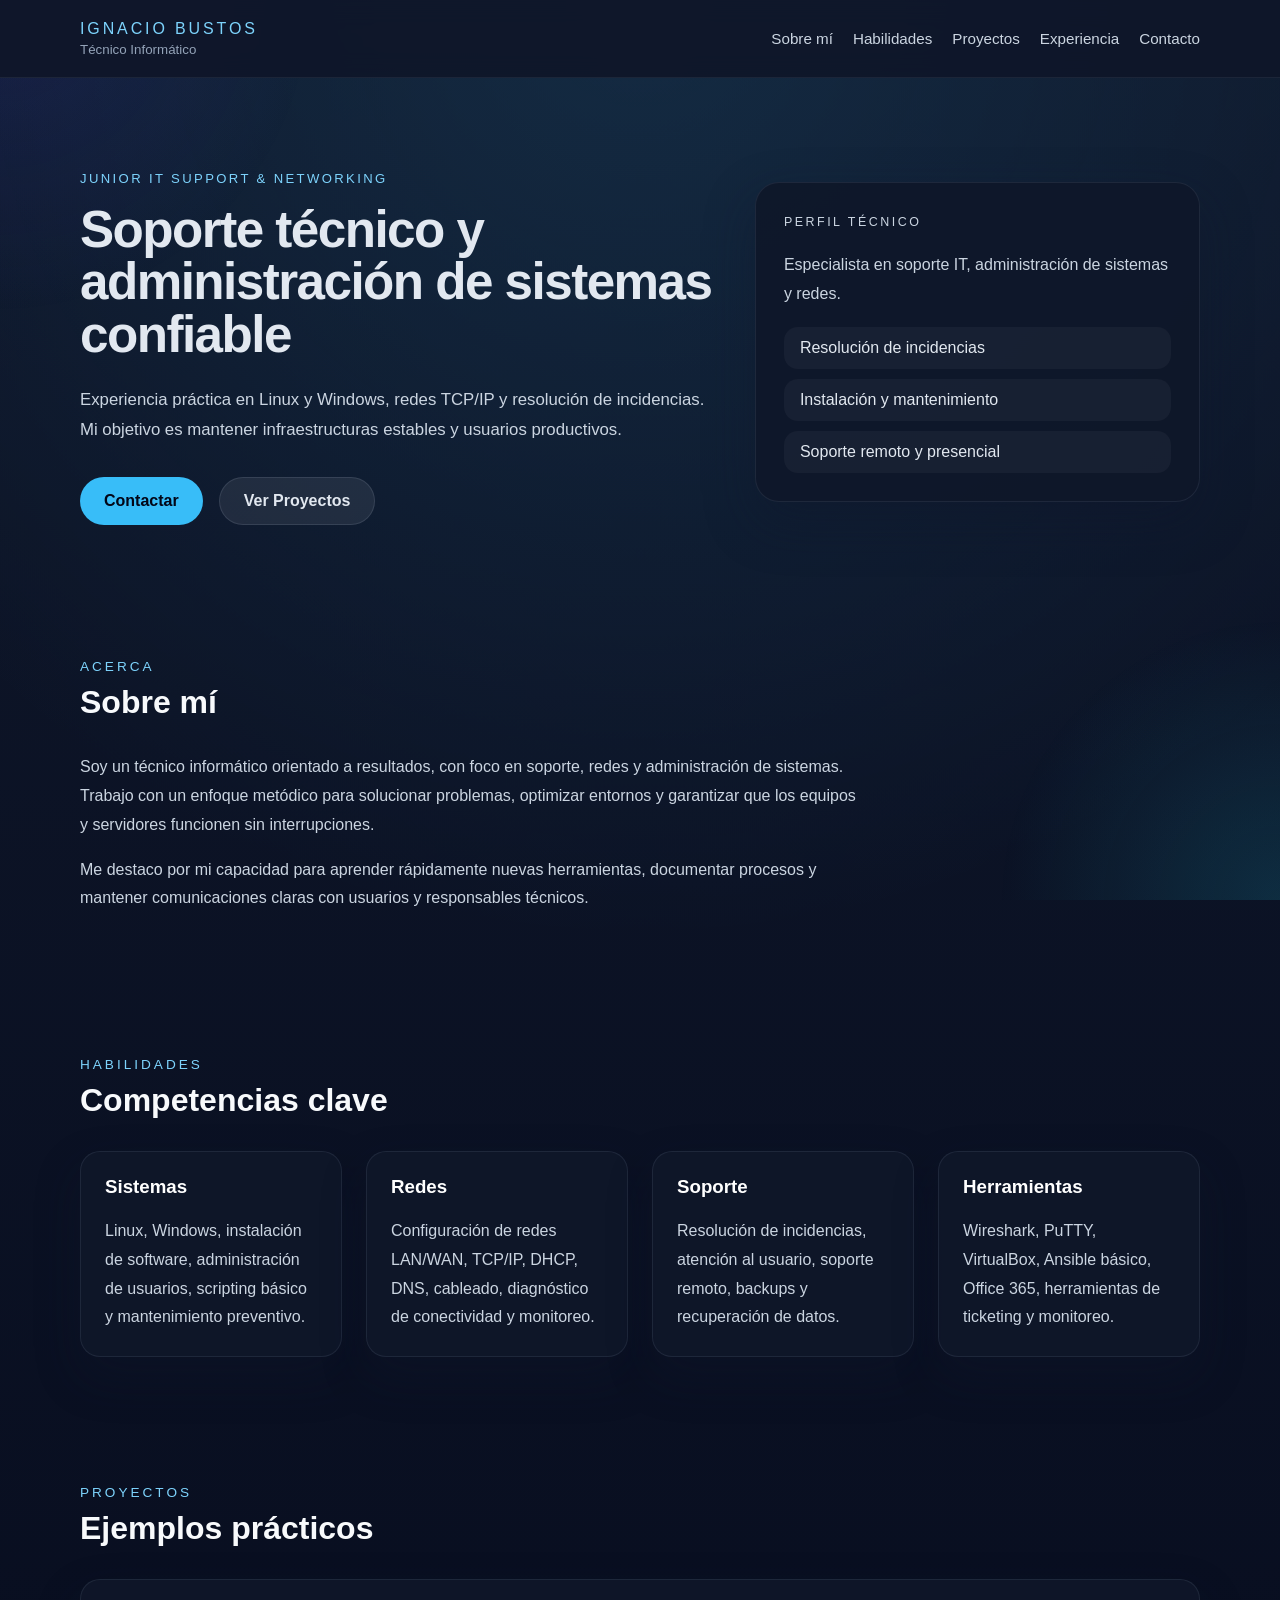
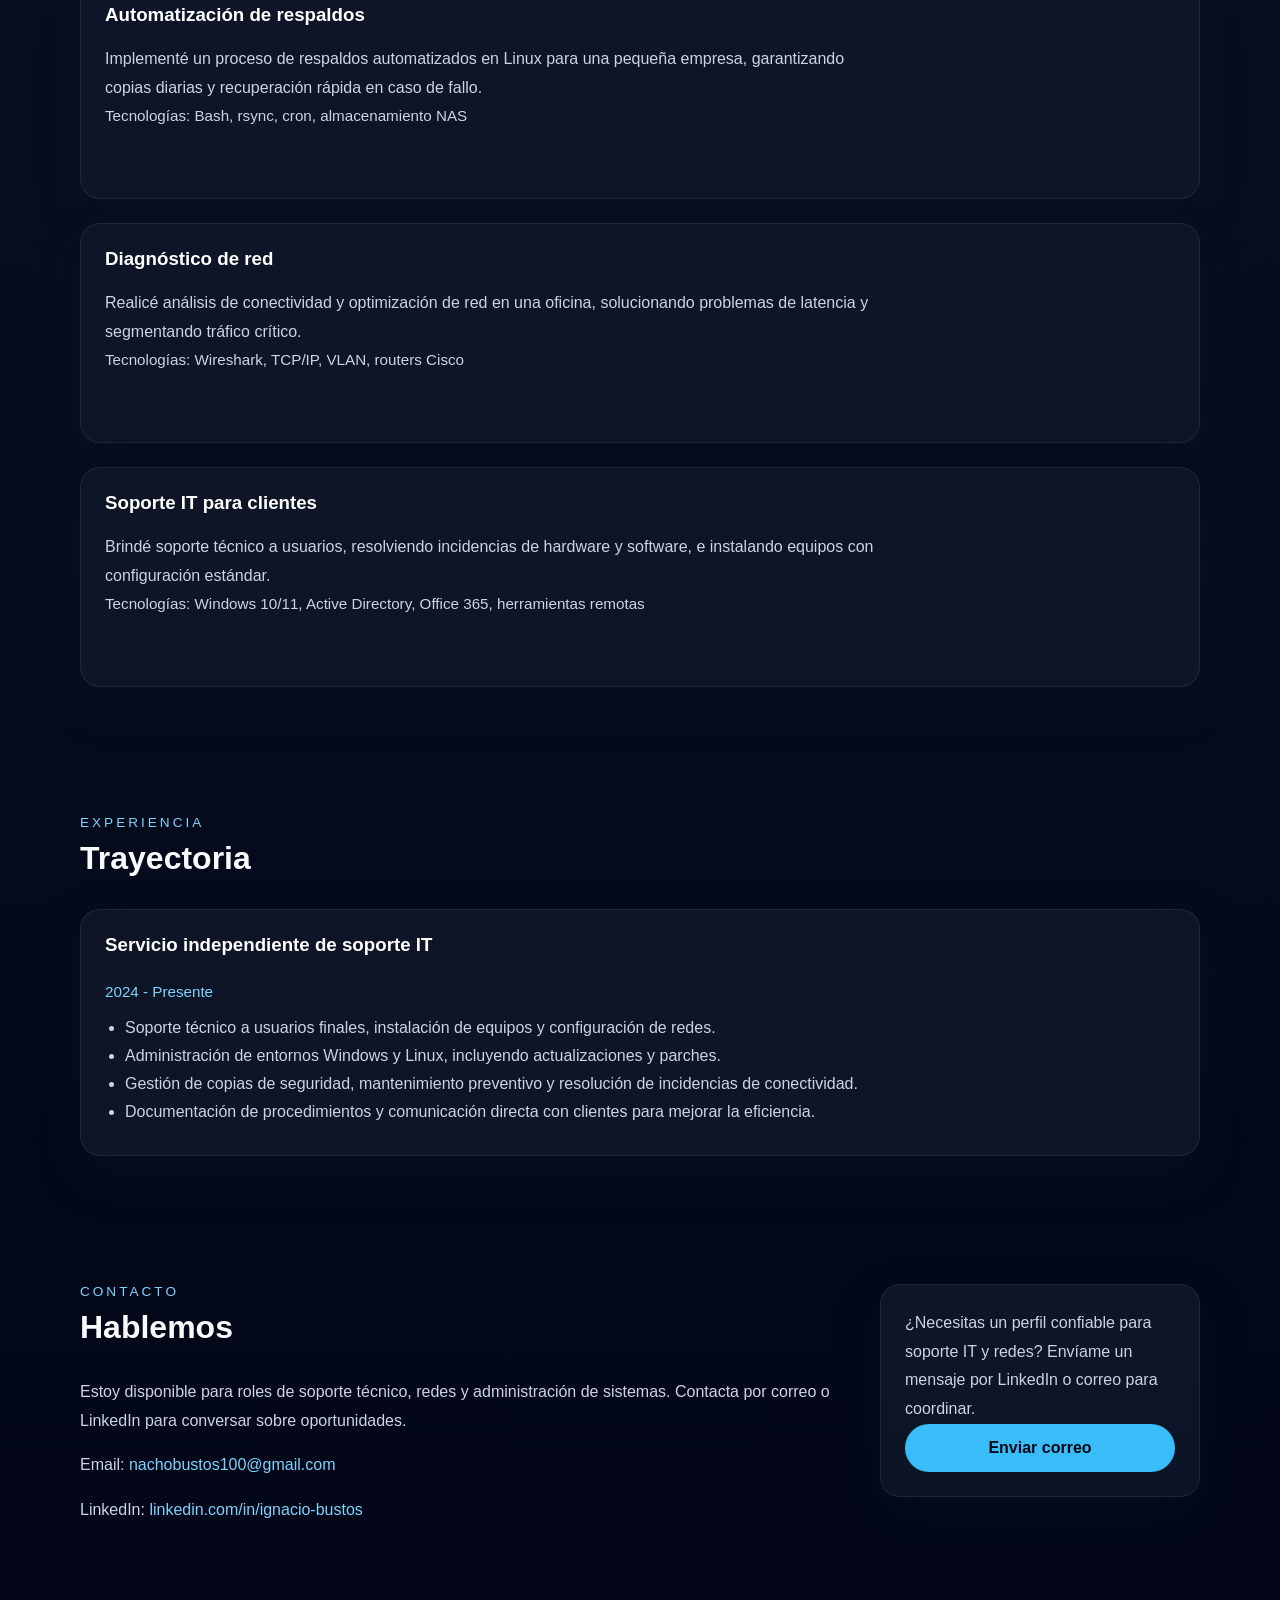
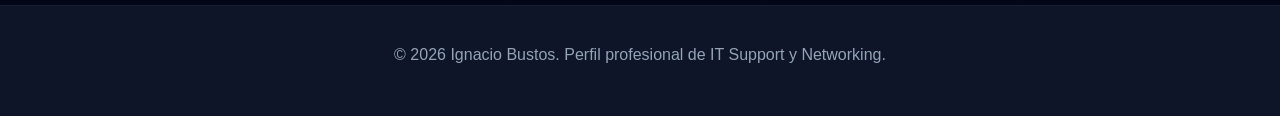
==== index.html @ ab69a51f "version inicial portfolio" ====
<!DOCTYPE html>
<html lang="es">
<head>
  <meta charset="UTF-8">
  <meta name="viewport" content="width=device-width, initial-scale=1.0">
  <title>Ignacio Bustos | Técnico Informático</title>
  <link rel="stylesheet" href="style.css">
</head>
<body>
  <header class="site-header">
    <div class="container header-inner">
      <div class="brand">
        <span class="brand-label">Ignacio Bustos</span>
        <small>Técnico Informático</small>
      </div>
      <nav class="top-nav">
        <a href="#about">Sobre mí</a>
        <a href="#skills">Habilidades</a>
        <a href="#projects">Proyectos</a>
        <a href="#experience">Experiencia</a>
        <a href="#contact">Contacto</a>
      </nav>
    </div>
  </header>

  <main>
    <section class="hero" id="home">
      <div class="container hero-grid">
        <div class="hero-copy reveal">
          <p class="eyebrow">Junior IT Support & Networking</p>
          <h1>Soporte técnico y administración de sistemas confiable</h1>
          <p class="hero-text">Experiencia práctica en Linux y Windows, redes TCP/IP y resolución de incidencias. Mi objetivo es mantener infraestructuras estables y usuarios productivos.</p>
          <div class="hero-actions">
            <a href="#contact" class="button button-primary">Contactar</a>
            <a href="#projects" class="button button-secondary">Ver Proyectos</a>
          </div>
        </div>
        <div class="hero-card reveal">
          <div class="profile-card">
            <p class="profile-role">Perfil técnico</p>
            <p>Especialista en soporte IT, administración de sistemas y redes.</p>
            <ul class="profile-list">
              <li>Resolución de incidencias</li>
              <li>Instalación y mantenimiento</li>
              <li>Soporte remoto y presencial</li>
            </ul>
          </div>
        </div>
      </div>
    </section>

    <section id="about" class="section reveal">
      <div class="container">
        <div class="section-header">
          <span class="section-label">Acerca</span>
          <h2>Sobre mí</h2>
        </div>
        <p>Soy un técnico informático orientado a resultados, con foco en soporte, redes y administración de sistemas. Trabajo con un enfoque metódico para solucionar problemas, optimizar entornos y garantizar que los equipos y servidores funcionen sin interrupciones.</p>
        <p>Me destaco por mi capacidad para aprender rápidamente nuevas herramientas, documentar procesos y mantener comunicaciones claras con usuarios y responsables técnicos.</p>
      </div>
    </section>

    <section id="skills" class="section reveal">
      <div class="container">
        <div class="section-header">
          <span class="section-label">Habilidades</span>
          <h2>Competencias clave</h2>
        </div>
        <div class="skills-grid">
          <div class="skill-card">
            <h3>Sistemas</h3>
            <p>Linux, Windows, instalación de software, administración de usuarios, scripting básico y mantenimiento preventivo.</p>
          </div>
          <div class="skill-card">
            <h3>Redes</h3>
            <p>Configuración de redes LAN/WAN, TCP/IP, DHCP, DNS, cableado, diagnóstico de conectividad y monitoreo.</p>
          </div>
          <div class="skill-card">
            <h3>Soporte</h3>
            <p>Resolución de incidencias, atención al usuario, soporte remoto, backups y recuperación de datos.</p>
          </div>
          <div class="skill-card">
            <h3>Herramientas</h3>
            <p>Wireshark, PuTTY, VirtualBox, Ansible básico, Office 365, herramientas de ticketing y monitoreo.</p>
          </div>
        </div>
      </div>
    </section>

    <section id="projects" class="section reveal">
      <div class="container">
        <div class="section-header">
          <span class="section-label">Proyectos</span>
          <h2>Ejemplos prácticos</h2>
        </div>
        <div class="project-grid">
          <article class="project-card">
            <h3>Automatización de respaldos</h3>
            <p>Implementé un proceso de respaldos automatizados en Linux para una pequeña empresa, garantizando copias diarias y recuperación rápida en caso de fallo.</p>
            <p class="project-tech">Tecnologías: Bash, rsync, cron, almacenamiento NAS</p>
          </article>
          <article class="project-card">
            <h3>Diagnóstico de red</h3>
            <p>Realicé análisis de conectividad y optimización de red en una oficina, solucionando problemas de latencia y segmentando tráfico crítico.</p>
            <p class="project-tech">Tecnologías: Wireshark, TCP/IP, VLAN, routers Cisco</p>
          </article>
          <article class="project-card">
            <h3>Soporte IT para clientes</h3>
            <p>Brindé soporte técnico a usuarios, resolviendo incidencias de hardware y software, e instalando equipos con configuración estándar.</p>
            <p class="project-tech">Tecnologías: Windows 10/11, Active Directory, Office 365, herramientas remotas</p>
          </article>
        </div>
      </div>
    </section>

    <section id="experience" class="section reveal">
      <div class="container">
        <div class="section-header">
          <span class="section-label">Experiencia</span>
          <h2>Trayectoria</h2>
        </div>
        <div class="experience-card">
          <h3>Servicio independiente de soporte IT</h3>
          <span class="experience-meta">2024 - Presente</span>
          <ul>
            <li>Soporte técnico a usuarios finales, instalación de equipos y configuración de redes.</li>
            <li>Administración de entornos Windows y Linux, incluyendo actualizaciones y parches.</li>
            <li>Gestión de copias de seguridad, mantenimiento preventivo y resolución de incidencias de conectividad.</li>
            <li>Documentación de procedimientos y comunicación directa con clientes para mejorar la eficiencia.</li>
          </ul>
        </div>
      </div>
    </section>

    <section id="contact" class="section reveal">
      <div class="container contact-grid">
        <div>
          <div class="section-header">
            <span class="section-label">Contacto</span>
            <h2>Hablemos</h2>
          </div>
          <p>Estoy disponible para roles de soporte técnico, redes y administración de sistemas. Contacta por correo o LinkedIn para conversar sobre oportunidades.</p>
          <p>Email: <a href="mailto:nachobustos100@gmail.com">nachobustos100@gmail.com</a></p>
          <p>LinkedIn: <a href="https://www.linkedin.com/in/ignacio-bustos" target="_blank" rel="noopener">linkedin.com/in/ignacio-bustos</a></p>
        </div>
        <div class="contact-card">
          <p class="contact-note">¿Necesitas un perfil confiable para soporte IT y redes? Envíame un mensaje por LinkedIn o correo para coordinar.</p>
          <a href="mailto:nachobustos100@gmail.com" class="button button-primary">Enviar correo</a>
        </div>
      </div>
    </section>
  </main>

  <footer class="site-footer">
    <div class="container footer-inner">
      <p>&copy; 2026 Ignacio Bustos. Perfil profesional de IT Support y Networking.</p>
    </div>
  </footer>

  <script>
    const observer = new IntersectionObserver((entries) => {
      entries.forEach(entry => {
        if (entry.isIntersecting) {
          entry.target.classList.add('is-visible');
          observer.unobserve(entry.target);
        }
      });
    }, { threshold: 0.12 });

    document.querySelectorAll('.reveal').forEach(element => {
      observer.observe(element);
    });
  </script>
</body>
</html>
---- style.css ----
/* Estilos profesionales para el portafolio IT */

:root {
  color-scheme: dark;
  font-family: Inter, 'Segoe UI', Arial, sans-serif;
  font-size: 16px;
  color: #e2e8f0;
  background: #0f172a;
}

* {
  box-sizing: border-box;
}

html {
  scroll-behavior: smooth;
}

body {
  margin: 0;
  min-height: 100vh;
  background: radial-gradient(circle at top, rgba(56, 189, 248, 0.12), transparent 28%),
              linear-gradient(180deg, #0f172a 0%, #020617 100%);
  color: #e2e8f0;
}

body::before {
  content: '';
  position: fixed;
  inset: 0;
  background: radial-gradient(circle at top left, rgba(67, 56, 202, 0.15), transparent 20%),
              radial-gradient(circle at bottom right, rgba(34, 211, 238, 0.14), transparent 18%);
  pointer-events: none;
}

img {
  max-width: 100%;
  display: block;
}

a {
  color: #7dd3fc;
  text-decoration: none;
}

a:hover {
  text-decoration: underline;
}

.container {
  width: min(1120px, calc(100% - 32px));
  margin: 0 auto;
}

.site-header {
  position: sticky;
  top: 0;
  z-index: 10;
  background: rgba(15, 23, 42, 0.95);
  border-bottom: 1px solid rgba(148, 163, 184, 0.1);
  backdrop-filter: blur(12px);
}

.header-inner {
  display: flex;
  align-items: center;
  justify-content: space-between;
  gap: 24px;
  padding: 20px 0;
}

.brand {
  display: flex;
  flex-direction: column;
  gap: 4px;
}

.brand-label {
  font-size: 1rem;
  letter-spacing: 0.18em;
  text-transform: uppercase;
  color: #7dd3fc;
}

.brand small {
  color: #94a3b8;
}

.top-nav {
  display: flex;
  flex-wrap: wrap;
  gap: 20px;
}

.top-nav a {
  color: #cbd5e1;
  font-size: 0.95rem;
  transition: color 0.2s ease;
}

.top-nav a:hover {
  color: #7dd3fc;
}

.hero {
  padding: 80px 0 70px;
}

.hero-grid {
  display: grid;
  grid-template-columns: 1.3fr 0.9fr;
  gap: 32px;
  align-items: center;
}

.hero-copy {
  max-width: 720px;
}

.eyebrow {
  text-transform: uppercase;
  letter-spacing: 0.18em;
  color: #7dd3fc;
  font-size: 0.82rem;
  margin-bottom: 18px;
}

.hero h1 {
  margin: 0;
  font-size: clamp(2.7rem, 4vw, 4.8rem);
  line-height: 1.02;
  letter-spacing: -0.03em;
}

.hero-text {
  max-width: 680px;
  margin: 24px 0 0;
  font-size: 1.05rem;
  color: #cbd5e1;
  line-height: 1.8;
}

.hero-actions {
  display: flex;
  flex-wrap: wrap;
  gap: 16px;
  margin-top: 32px;
}

.button {
  display: inline-flex;
  align-items: center;
  justify-content: center;
  min-height: 48px;
  padding: 0 24px;
  border-radius: 999px;
  font-weight: 600;
  transition: transform 0.2s ease, background-color 0.2s ease;
}

.button:hover {
  transform: translateY(-1px);
}

.button-primary {
  background: #38bdf8;
  color: #020617;
}

.button-secondary {
  background: rgba(255, 255, 255, 0.08);
  color: #e2e8f0;
  border: 1px solid rgba(148, 163, 184, 0.18);
}

.hero-card {
  display: flex;
  justify-content: flex-end;
}

.profile-card {
  width: 100%;
  min-height: 260px;
  padding: 28px;
  border-radius: 24px;
  background: rgba(15, 23, 42, 0.92);
  border: 1px solid rgba(148, 163, 184, 0.12);
  box-shadow: 0 20px 50px rgba(15, 23, 42, 0.4);
}

.profile-role {
  margin: 0 0 12px;
  text-transform: uppercase;
  letter-spacing: 0.2em;
  font-size: 0.78rem;
  color: #7dd3fc;
}

.profile-card p {
  margin: 0 0 18px;
  color: #cbd5e1;
  line-height: 1.8;
}

.profile-list {
  list-style: none;
  padding: 0;
  margin: 0;
  display: grid;
  gap: 10px;
}

.profile-list li {
  padding: 12px 16px;
  border-radius: 14px;
  background: rgba(255, 255, 255, 0.04);
  color: #e2e8f0;
}

.section {
  padding: 64px 0;
}

.section-header {
  display: grid;
  gap: 10px;
  margin-bottom: 32px;
}

.section-label {
  font-size: 0.85rem;
  text-transform: uppercase;
  letter-spacing: 0.22em;
  color: #7dd3fc;
}

.section h2 {
  margin: 0;
  font-size: clamp(2rem, 2.5vw, 2.8rem);
  color: #f8fafc;
}

.section p {
  max-width: 780px;
  color: #cbd5e1;
  line-height: 1.8;
}

.skills-grid,
.project-grid,
.contact-grid {
  display: grid;
  gap: 24px;
}

.skills-grid {
  grid-template-columns: repeat(auto-fit, minmax(240px, 1fr));
}

.skill-card,
.project-card,
.experience-card,
.contact-card {
  background: rgba(15, 23, 42, 0.88);
  border: 1px solid rgba(148, 163, 184, 0.12);
  border-radius: 20px;
  padding: 24px;
  box-shadow: 0 20px 45px rgba(15, 23, 42, 0.3);
}

.skill-card h3,
.project-card h3,
.experience-card h3 {
  margin-top: 0;
  color: #ffffff;
}

.skill-card p,
.project-card p,
.experience-card p,
.contact-card p {
  margin: 0;
  color: #cbd5e1;
  line-height: 1.8;
}

.project-card {
  min-height: 220px;
}

.project-tech {
  margin-top: 20px;
  color: #94a3b8;
  font-size: 0.95rem;
}

.experience-card ul {
  margin: 18px 0 0;
  padding-left: 20px;
  color: #cbd5e1;
}

.experience-card li {
  margin-bottom: 10px;
}

.experience-meta {
  display: inline-block;
  margin-top: 8px;
  color: #7dd3fc;
  font-size: 0.95rem;
}

.contact-grid {
  grid-template-columns: minmax(250px, 1fr) 320px;
  align-items: start;
}

.contact-card {
  display: flex;
  flex-direction: column;
  justify-content: space-between;
}

.contact-note {
  margin: 0 0 24px;
  color: #cbd5e1;
  line-height: 1.7;
}

.site-footer {
  padding: 24px 0 36px;
  border-top: 1px solid rgba(148, 163, 184, 0.08);
  background: rgba(15, 23, 42, 0.95);
}

.footer-inner {
  display: flex;
  justify-content: center;
  color: #94a3b8;
}

.reveal {
  opacity: 0;
  transform: translateY(24px);
  transition: opacity 0.75s ease, transform 0.75s ease;
}

.reveal.is-visible {
  opacity: 1;
  transform: translateY(0);
}

@media (max-width: 940px) {
  .hero-grid {
    grid-template-columns: 1fr;
  }

  .hero-card {
    justify-content: stretch;
  }

  .contact-grid {
    grid-template-columns: 1fr;
  }
}

@media (max-width: 768px) {
  .header-inner {
    flex-direction: column;
    align-items: flex-start;
  }

  .top-nav {
    gap: 12px;
  }

  .hero {
    padding-top: 56px;
  }

  .hero-actions {
    flex-direction: column;
    align-items: flex-start;
  }

  .section {
    padding: 48px 0;
  }
}

@media (max-width: 560px) {
  .container {
    width: calc(100% - 24px);
  }

  .hero h1 {
    font-size: 2.6rem;
  }
}
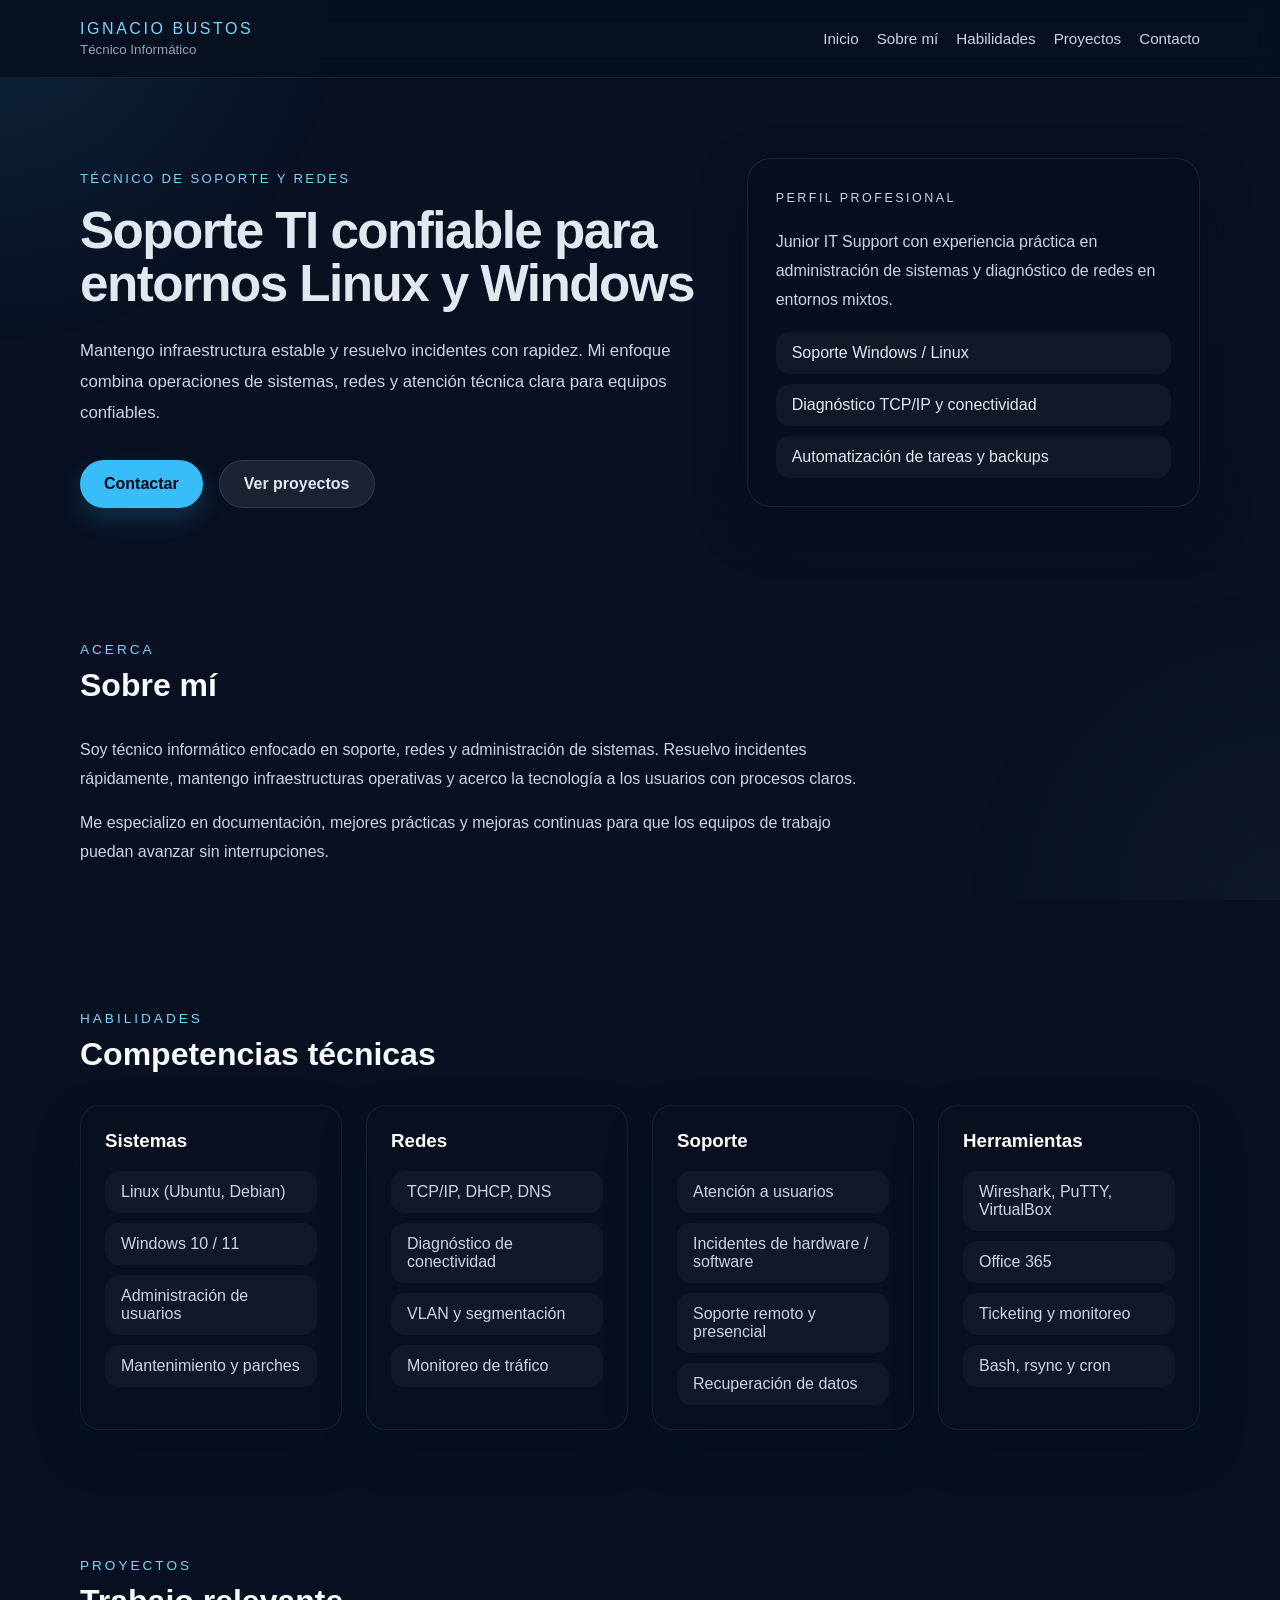
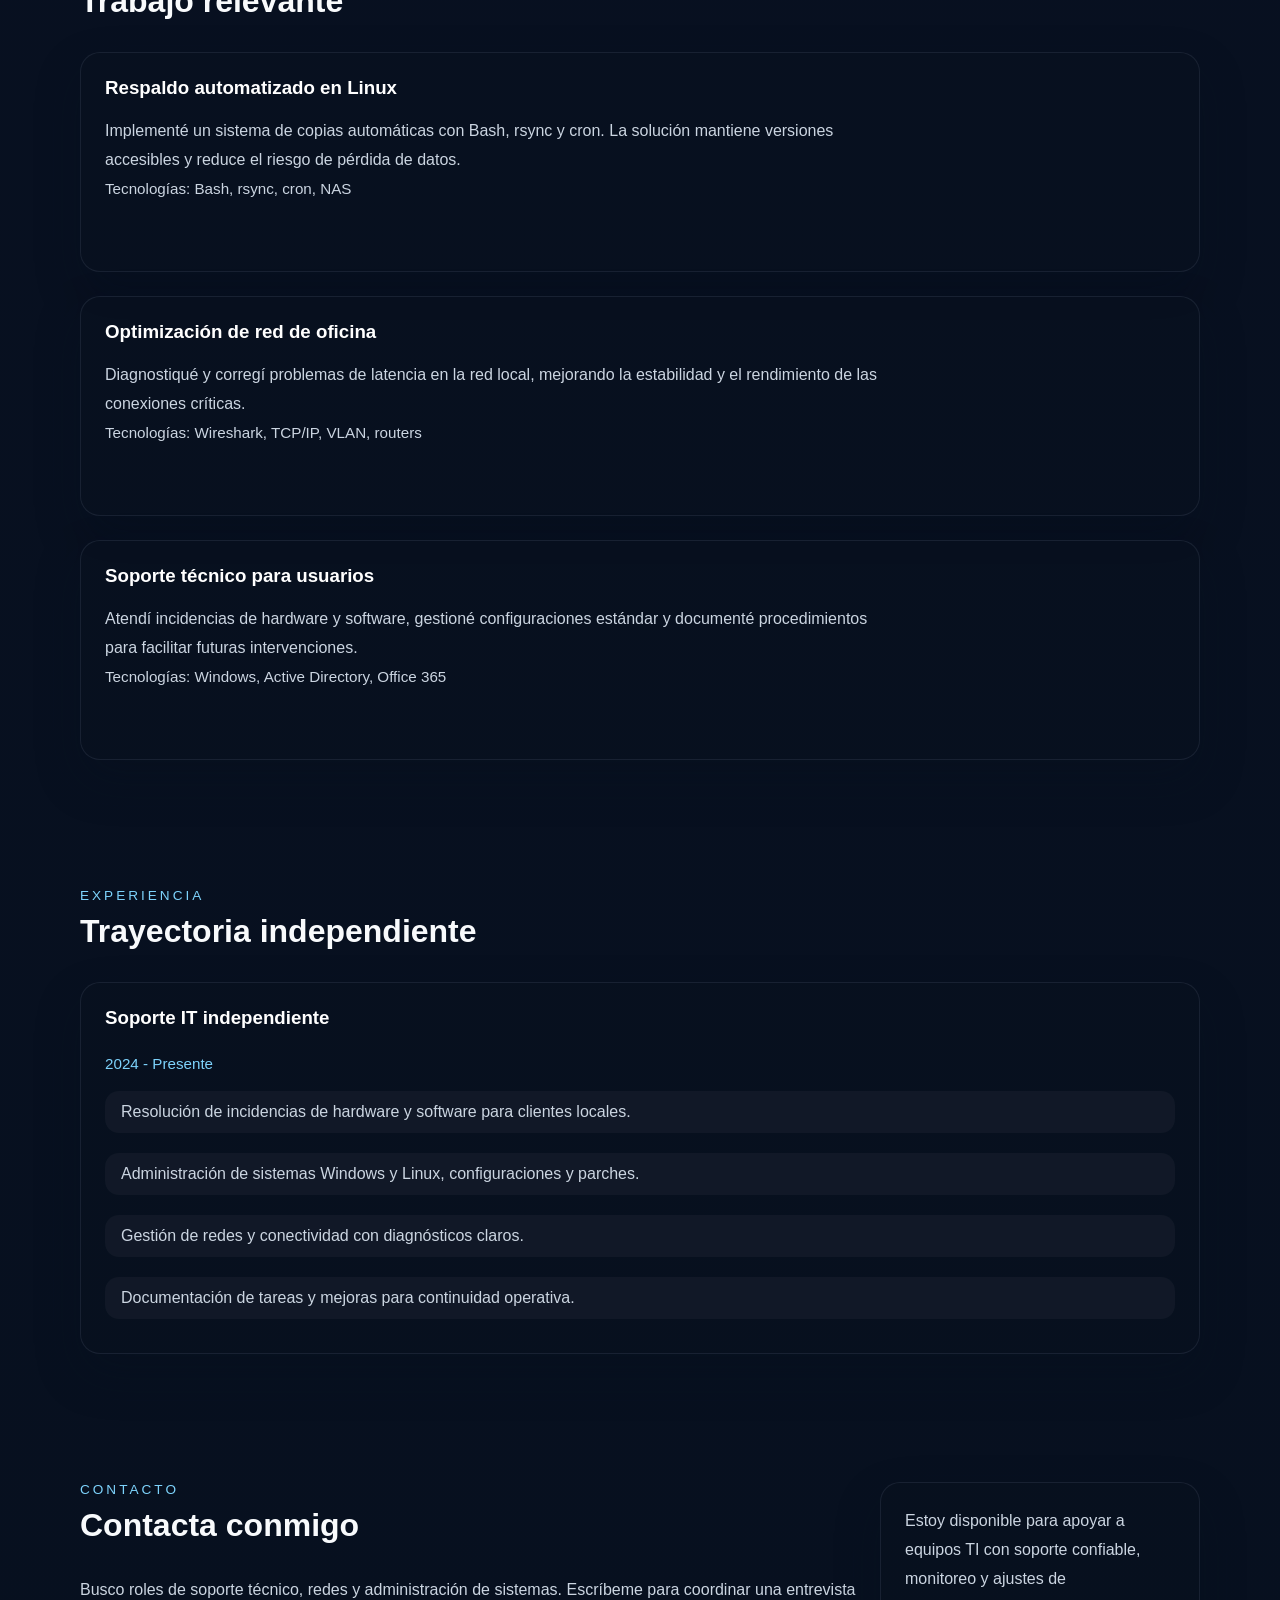
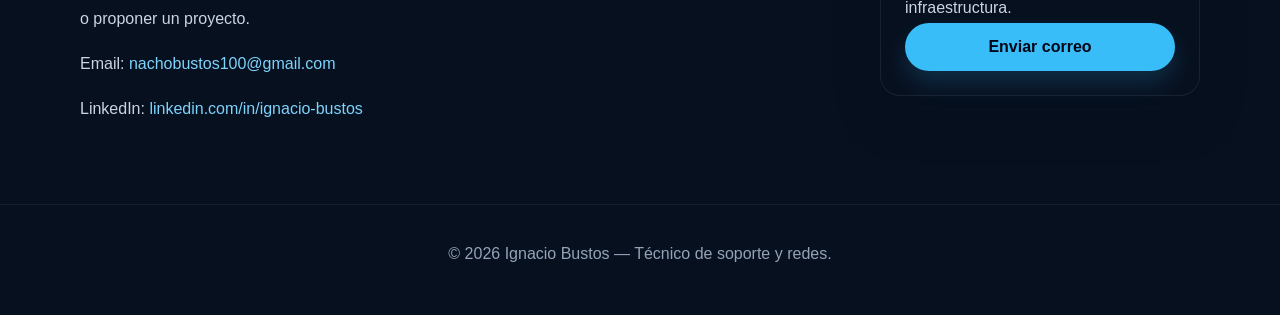
==== commit bc3f3e0d: "Versión inicial portfolio" ====
--- a/index.html
+++ b/index.html
@@ -3,6 +3,7 @@
 <head>
   <meta charset="UTF-8">
   <meta name="viewport" content="width=device-width, initial-scale=1.0">
+  <meta name="description" content="Portafolio profesional de Ignacio Bustos, técnico informático especializado en soporte, redes y administración de sistemas Linux/Windows.">
   <title>Ignacio Bustos | Técnico Informático</title>
   <link rel="stylesheet" href="style.css">
 </head>
@@ -13,11 +14,11 @@
         <span class="brand-label">Ignacio Bustos</span>
         <small>Técnico Informático</small>
       </div>
-      <nav class="top-nav">
+      <nav class="top-nav" aria-label="Navegación principal">
+        <a href="#home">Inicio</a>
         <a href="#about">Sobre mí</a>
         <a href="#skills">Habilidades</a>
         <a href="#projects">Proyectos</a>
-        <a href="#experience">Experiencia</a>
         <a href="#contact">Contacto</a>
       </nav>
     </div>
@@ -27,25 +28,25 @@
     <section class="hero" id="home">
       <div class="container hero-grid">
         <div class="hero-copy reveal">
-          <p class="eyebrow">Junior IT Support & Networking</p>
-          <h1>Soporte técnico y administración de sistemas confiable</h1>
-          <p class="hero-text">Experiencia práctica en Linux y Windows, redes TCP/IP y resolución de incidencias. Mi objetivo es mantener infraestructuras estables y usuarios productivos.</p>
+          <p class="eyebrow">Técnico de soporte y redes</p>
+          <h1>Soporte TI confiable para entornos Linux y Windows</h1>
+          <p class="hero-text">Mantengo infraestructura estable y resuelvo incidentes con rapidez. Mi enfoque combina operaciones de sistemas, redes y atención técnica clara para equipos confiables.</p>
           <div class="hero-actions">
             <a href="#contact" class="button button-primary">Contactar</a>
-            <a href="#projects" class="button button-secondary">Ver Proyectos</a>
+            <a href="#projects" class="button button-secondary">Ver proyectos</a>
           </div>
         </div>
-        <div class="hero-card reveal">
+        <aside class="hero-card reveal">
           <div class="profile-card">
-            <p class="profile-role">Perfil técnico</p>
-            <p>Especialista en soporte IT, administración de sistemas y redes.</p>
+            <p class="profile-role">Perfil profesional</p>
+            <p>Junior IT Support con experiencia práctica en administración de sistemas y diagnóstico de redes en entornos mixtos.</p>
             <ul class="profile-list">
-              <li>Resolución de incidencias</li>
-              <li>Instalación y mantenimiento</li>
-              <li>Soporte remoto y presencial</li>
+              <li>Soporte Windows / Linux</li>
+              <li>Diagnóstico TCP/IP y conectividad</li>
+              <li>Automatización de tareas y backups</li>
             </ul>
           </div>
-        </div>
+        </aside>
       </div>
     </section>
 
@@ -55,8 +56,8 @@
           <span class="section-label">Acerca</span>
           <h2>Sobre mí</h2>
         </div>
-        <p>Soy un técnico informático orientado a resultados, con foco en soporte, redes y administración de sistemas. Trabajo con un enfoque metódico para solucionar problemas, optimizar entornos y garantizar que los equipos y servidores funcionen sin interrupciones.</p>
-        <p>Me destaco por mi capacidad para aprender rápidamente nuevas herramientas, documentar procesos y mantener comunicaciones claras con usuarios y responsables técnicos.</p>
+        <p>Soy técnico informático enfocado en soporte, redes y administración de sistemas. Resuelvo incidentes rápidamente, mantengo infraestructuras operativas y acerco la tecnología a los usuarios con procesos claros.</p>
+        <p>Me especializo en documentación, mejores prácticas y mejoras continuas para que los equipos de trabajo puedan avanzar sin interrupciones.</p>
       </div>
     </section>
 
@@ -64,25 +65,45 @@
       <div class="container">
         <div class="section-header">
           <span class="section-label">Habilidades</span>
-          <h2>Competencias clave</h2>
+          <h2>Competencias técnicas</h2>
         </div>
         <div class="skills-grid">
-          <div class="skill-card">
+          <article class="skill-card">
             <h3>Sistemas</h3>
-            <p>Linux, Windows, instalación de software, administración de usuarios, scripting básico y mantenimiento preventivo.</p>
-          </div>
-          <div class="skill-card">
+            <ul>
+              <li>Linux (Ubuntu, Debian)</li>
+              <li>Windows 10 / 11</li>
+              <li>Administración de usuarios</li>
+              <li>Mantenimiento y parches</li>
+            </ul>
+          </article>
+          <article class="skill-card">
             <h3>Redes</h3>
-            <p>Configuración de redes LAN/WAN, TCP/IP, DHCP, DNS, cableado, diagnóstico de conectividad y monitoreo.</p>
-          </div>
-          <div class="skill-card">
+            <ul>
+              <li>TCP/IP, DHCP, DNS</li>
+              <li>Diagnóstico de conectividad</li>
+              <li>VLAN y segmentación</li>
+              <li>Monitoreo de tráfico</li>
+            </ul>
+          </article>
+          <article class="skill-card">
             <h3>Soporte</h3>
-            <p>Resolución de incidencias, atención al usuario, soporte remoto, backups y recuperación de datos.</p>
-          </div>
-          <div class="skill-card">
+            <ul>
+              <li>Atención a usuarios</li>
+              <li>Incidentes de hardware / software</li>
+              <li>Soporte remoto y presencial</li>
+              <li>Recuperación de datos</li>
+            </ul>
+          </article>
+          <article class="skill-card">
             <h3>Herramientas</h3>
-            <p>Wireshark, PuTTY, VirtualBox, Ansible básico, Office 365, herramientas de ticketing y monitoreo.</p>
-          </div>
+            <ul>
+              <li>Wireshark, PuTTY, VirtualBox</li>
+              <li>Office 365</li>
+              <li>Ticketing y monitoreo</li>
+              <li>Bash, rsync y cron</li>
+            </ul>
+          </article>
         </div>
       </div>
     </section>
@@ -91,23 +112,23 @@
       <div class="container">
         <div class="section-header">
           <span class="section-label">Proyectos</span>
-          <h2>Ejemplos prácticos</h2>
+          <h2>Trabajo relevante</h2>
         </div>
         <div class="project-grid">
           <article class="project-card">
-            <h3>Automatización de respaldos</h3>
-            <p>Implementé un proceso de respaldos automatizados en Linux para una pequeña empresa, garantizando copias diarias y recuperación rápida en caso de fallo.</p>
-            <p class="project-tech">Tecnologías: Bash, rsync, cron, almacenamiento NAS</p>
+            <h3>Respaldo automatizado en Linux</h3>
+            <p>Implementé un sistema de copias automáticas con Bash, rsync y cron. La solución mantiene versiones accesibles y reduce el riesgo de pérdida de datos.</p>
+            <p class="project-tech">Tecnologías: Bash, rsync, cron, NAS</p>
           </article>
           <article class="project-card">
-            <h3>Diagnóstico de red</h3>
-            <p>Realicé análisis de conectividad y optimización de red en una oficina, solucionando problemas de latencia y segmentando tráfico crítico.</p>
-            <p class="project-tech">Tecnologías: Wireshark, TCP/IP, VLAN, routers Cisco</p>
+            <h3>Optimización de red de oficina</h3>
+            <p>Diagnostiqué y corregí problemas de latencia en la red local, mejorando la estabilidad y el rendimiento de las conexiones críticas.</p>
+            <p class="project-tech">Tecnologías: Wireshark, TCP/IP, VLAN, routers</p>
           </article>
           <article class="project-card">
-            <h3>Soporte IT para clientes</h3>
-            <p>Brindé soporte técnico a usuarios, resolviendo incidencias de hardware y software, e instalando equipos con configuración estándar.</p>
-            <p class="project-tech">Tecnologías: Windows 10/11, Active Directory, Office 365, herramientas remotas</p>
+            <h3>Soporte técnico para usuarios</h3>
+            <p>Atendí incidencias de hardware y software, gestioné configuraciones estándar y documenté procedimientos para facilitar futuras intervenciones.</p>
+            <p class="project-tech">Tecnologías: Windows, Active Directory, Office 365</p>
           </article>
         </div>
       </div>
@@ -117,18 +138,18 @@
       <div class="container">
         <div class="section-header">
           <span class="section-label">Experiencia</span>
-          <h2>Trayectoria</h2>
+          <h2>Trayectoria independiente</h2>
         </div>
-        <div class="experience-card">
-          <h3>Servicio independiente de soporte IT</h3>
+        <article class="experience-card">
+          <h3>Soporte IT independiente</h3>
           <span class="experience-meta">2024 - Presente</span>
           <ul>
-            <li>Soporte técnico a usuarios finales, instalación de equipos y configuración de redes.</li>
-            <li>Administración de entornos Windows y Linux, incluyendo actualizaciones y parches.</li>
-            <li>Gestión de copias de seguridad, mantenimiento preventivo y resolución de incidencias de conectividad.</li>
-            <li>Documentación de procedimientos y comunicación directa con clientes para mejorar la eficiencia.</li>
+            <li>Resolución de incidencias de hardware y software para clientes locales.</li>
+            <li>Administración de sistemas Windows y Linux, configuraciones y parches.</li>
+            <li>Gestión de redes y conectividad con diagnósticos claros.</li>
+            <li>Documentación de tareas y mejoras para continuidad operativa.</li>
           </ul>
-        </div>
+        </article>
       </div>
     </section>
 
@@ -137,23 +158,23 @@
         <div>
           <div class="section-header">
             <span class="section-label">Contacto</span>
-            <h2>Hablemos</h2>
+            <h2>Contacta conmigo</h2>
           </div>
-          <p>Estoy disponible para roles de soporte técnico, redes y administración de sistemas. Contacta por correo o LinkedIn para conversar sobre oportunidades.</p>
+          <p>Busco roles de soporte técnico, redes y administración de sistemas. Escríbeme para coordinar una entrevista o proponer un proyecto.</p>
           <p>Email: <a href="mailto:nachobustos100@gmail.com">nachobustos100@gmail.com</a></p>
           <p>LinkedIn: <a href="https://www.linkedin.com/in/ignacio-bustos" target="_blank" rel="noopener">linkedin.com/in/ignacio-bustos</a></p>
         </div>
-        <div class="contact-card">
-          <p class="contact-note">¿Necesitas un perfil confiable para soporte IT y redes? Envíame un mensaje por LinkedIn o correo para coordinar.</p>
+        <aside class="contact-card">
+          <p class="contact-note">Estoy disponible para apoyar a equipos TI con soporte confiable, monitoreo y ajustes de infraestructura.</p>
           <a href="mailto:nachobustos100@gmail.com" class="button button-primary">Enviar correo</a>
-        </div>
+        </aside>
       </div>
     </section>
   </main>
 
   <footer class="site-footer">
     <div class="container footer-inner">
-      <p>&copy; 2026 Ignacio Bustos. Perfil profesional de IT Support y Networking.</p>
+      <p>&copy; 2026 Ignacio Bustos — Técnico de soporte y redes.</p>
     </div>
   </footer>
 
@@ -165,11 +186,9 @@
           observer.unobserve(entry.target);
         }
       });
-    }, { threshold: 0.12 });
+    }, { threshold: 0.15 });
 
-    document.querySelectorAll('.reveal').forEach(element => {
-      observer.observe(element);
-    });
+    document.querySelectorAll('.reveal').forEach(element => observer.observe(element));
   </script>
 </body>
 </html>
--- a/style.css
+++ b/style.css
@@ -5,7 +5,7 @@
   font-family: Inter, 'Segoe UI', Arial, sans-serif;
   font-size: 16px;
   color: #e2e8f0;
-  background: #0f172a;
+  background: #07101f;
 }
 
 * {
@@ -19,8 +19,7 @@
 body {
   margin: 0;
   min-height: 100vh;
-  background: radial-gradient(circle at top, rgba(56, 189, 248, 0.12), transparent 28%),
-              linear-gradient(180deg, #0f172a 0%, #020617 100%);
+  background: linear-gradient(180deg, #081021 0%, #07101f 100%);
   color: #e2e8f0;
 }
 
@@ -28,8 +27,8 @@
   content: '';
   position: fixed;
   inset: 0;
-  background: radial-gradient(circle at top left, rgba(67, 56, 202, 0.15), transparent 20%),
-              radial-gradient(circle at bottom right, rgba(34, 211, 238, 0.14), transparent 18%);
+  background: radial-gradient(circle at top left, rgba(56, 189, 248, 0.12), transparent 22%),
+              radial-gradient(circle at bottom right, rgba(71, 85, 105, 0.12), transparent 20%);
   pointer-events: none;
 }
 
@@ -56,8 +55,8 @@
   position: sticky;
   top: 0;
   z-index: 10;
-  background: rgba(15, 23, 42, 0.95);
-  border-bottom: 1px solid rgba(148, 163, 184, 0.1);
+  background: rgba(7, 16, 31, 0.94);
+  border-bottom: 1px solid rgba(148, 163, 184, 0.12);
   backdrop-filter: blur(12px);
 }
 
@@ -77,7 +76,7 @@
 
 .brand-label {
   font-size: 1rem;
-  letter-spacing: 0.18em;
+  letter-spacing: 0.16em;
   text-transform: uppercase;
   color: #7dd3fc;
 }
@@ -89,7 +88,7 @@
 .top-nav {
   display: flex;
   flex-wrap: wrap;
-  gap: 20px;
+  gap: 18px;
 }
 
 .top-nav a {
@@ -108,7 +107,7 @@
 
 .hero-grid {
   display: grid;
-  grid-template-columns: 1.3fr 0.9fr;
+  grid-template-columns: 1.4fr 1fr;
   gap: 32px;
   align-items: center;
 }
@@ -128,7 +127,7 @@
 .hero h1 {
   margin: 0;
   font-size: clamp(2.7rem, 4vw, 4.8rem);
-  line-height: 1.02;
+  line-height: 1.04;
   letter-spacing: -0.03em;
 }
 
@@ -137,7 +136,7 @@
   margin: 24px 0 0;
   font-size: 1.05rem;
   color: #cbd5e1;
-  line-height: 1.8;
+  line-height: 1.85;
 }
 
 .hero-actions {
@@ -155,7 +154,7 @@
   padding: 0 24px;
   border-radius: 999px;
   font-weight: 600;
-  transition: transform 0.2s ease, background-color 0.2s ease;
+  transition: transform 0.2s ease, background-color 0.2s ease, box-shadow 0.2s ease;
 }
 
 .button:hover {
@@ -165,6 +164,7 @@
 .button-primary {
   background: #38bdf8;
   color: #020617;
+  box-shadow: 0 12px 24px rgba(56, 189, 248, 0.18);
 }
 
 .button-secondary {
@@ -183,9 +183,9 @@
   min-height: 260px;
   padding: 28px;
   border-radius: 24px;
-  background: rgba(15, 23, 42, 0.92);
-  border: 1px solid rgba(148, 163, 184, 0.12);
-  box-shadow: 0 20px 50px rgba(15, 23, 42, 0.4);
+  background: rgba(8, 16, 31, 0.92);
+  border: 1px solid rgba(148, 163, 184, 0.14);
+  box-shadow: 0 20px 50px rgba(7, 16, 31, 0.4);
 }
 
 .profile-role {
@@ -261,11 +261,20 @@
 .project-card,
 .experience-card,
 .contact-card {
-  background: rgba(15, 23, 42, 0.88);
+  background: rgba(8, 16, 31, 0.88);
   border: 1px solid rgba(148, 163, 184, 0.12);
   border-radius: 20px;
   padding: 24px;
-  box-shadow: 0 20px 45px rgba(15, 23, 42, 0.3);
+  box-shadow: 0 20px 45px rgba(7, 16, 31, 0.3);
+  transition: transform 0.25s ease, border-color 0.25s ease;
+}
+
+.skill-card:hover,
+.project-card:hover,
+.experience-card:hover,
+.contact-card:hover {
+  transform: translateY(-4px);
+  border-color: rgba(56, 189, 248, 0.3);
 }
 
 .skill-card h3,
@@ -275,7 +284,23 @@
   color: #ffffff;
 }
 
-.skill-card p,
+.skill-card ul,
+.experience-card ul {
+  margin: 18px 0 0;
+  padding: 0;
+  list-style: none;
+  display: grid;
+  gap: 10px;
+}
+
+.skill-card ul li,
+.experience-card li {
+  padding: 12px 16px;
+  border-radius: 14px;
+  background: rgba(255, 255, 255, 0.04);
+  color: #cbd5e1;
+}
+
 .project-card p,
 .experience-card p,
 .contact-card p {
@@ -296,8 +321,7 @@
 
 .experience-card ul {
   margin: 18px 0 0;
-  padding-left: 20px;
-  color: #cbd5e1;
+  padding-left: 0;
 }
 
 .experience-card li {
@@ -331,7 +355,7 @@
 .site-footer {
   padding: 24px 0 36px;
   border-top: 1px solid rgba(148, 163, 184, 0.08);
-  background: rgba(15, 23, 42, 0.95);
+  background: rgba(7, 16, 31, 0.95);
 }
 
 .footer-inner {
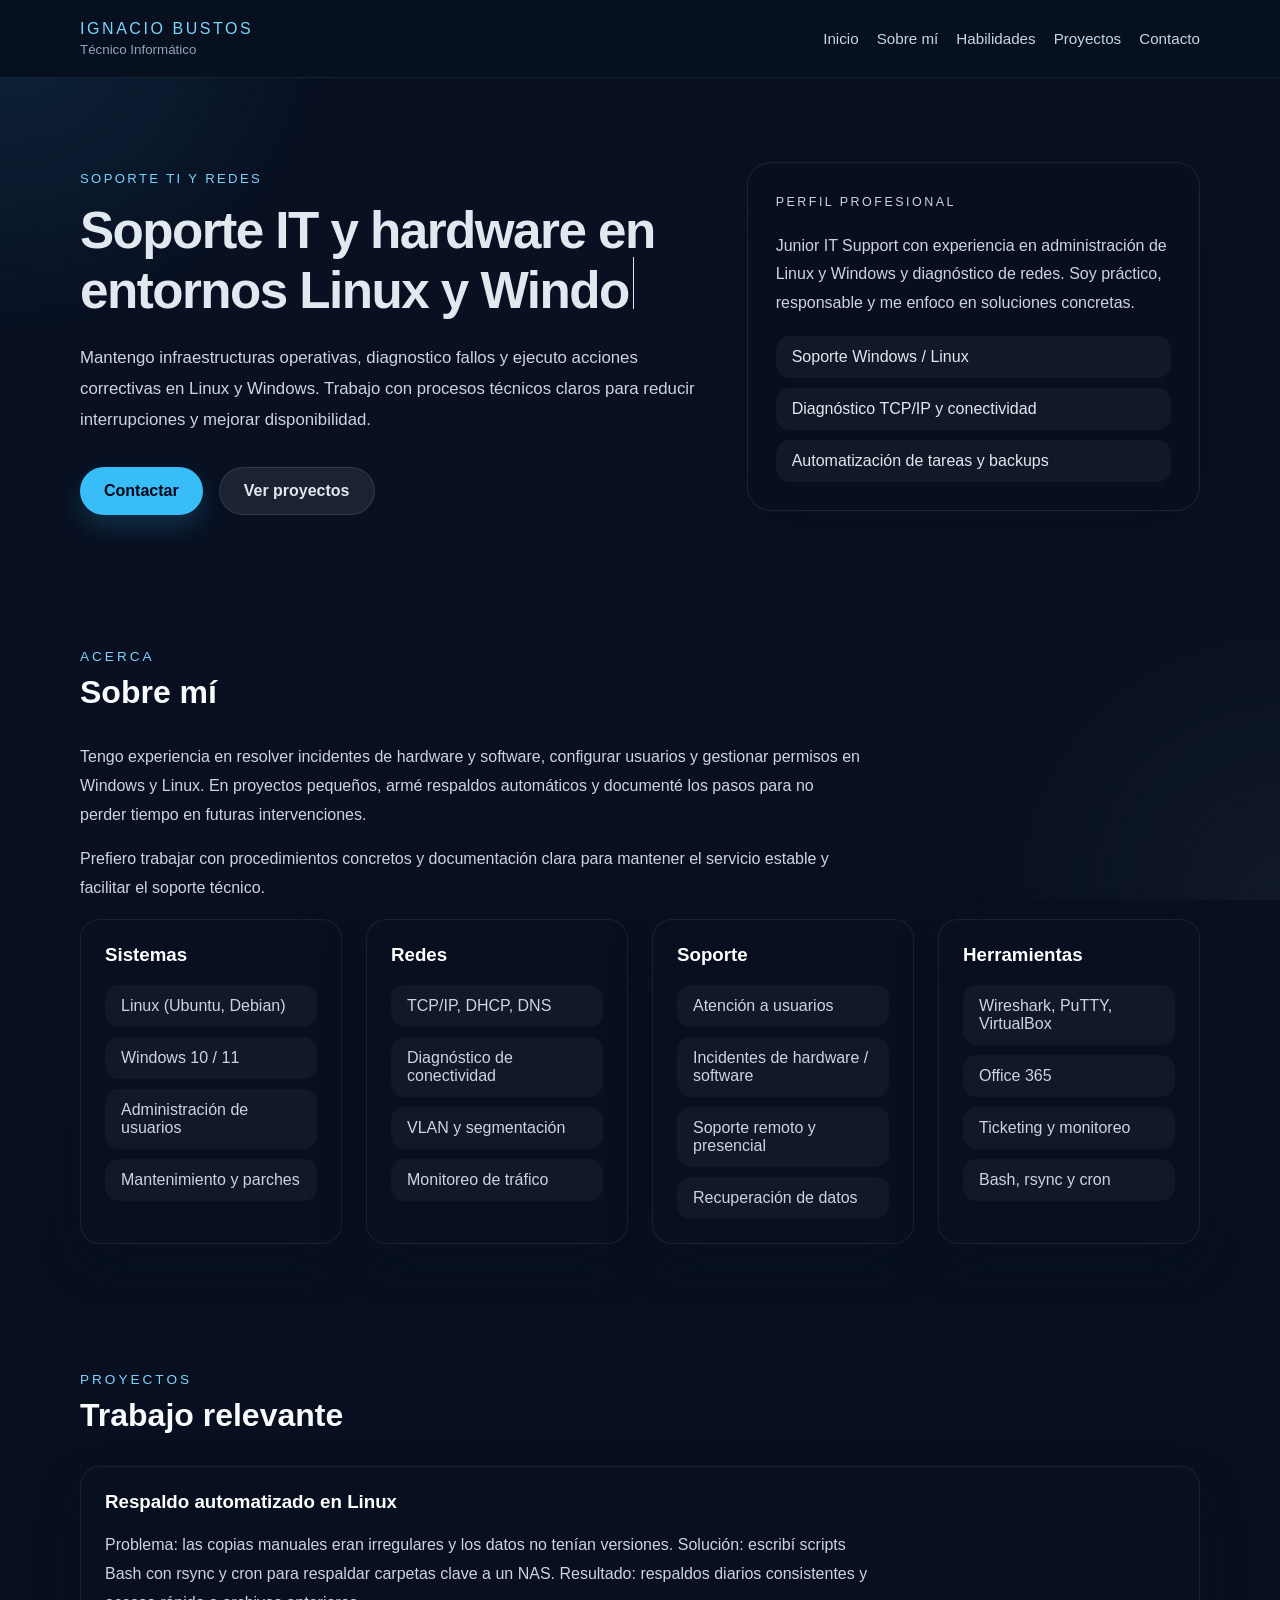
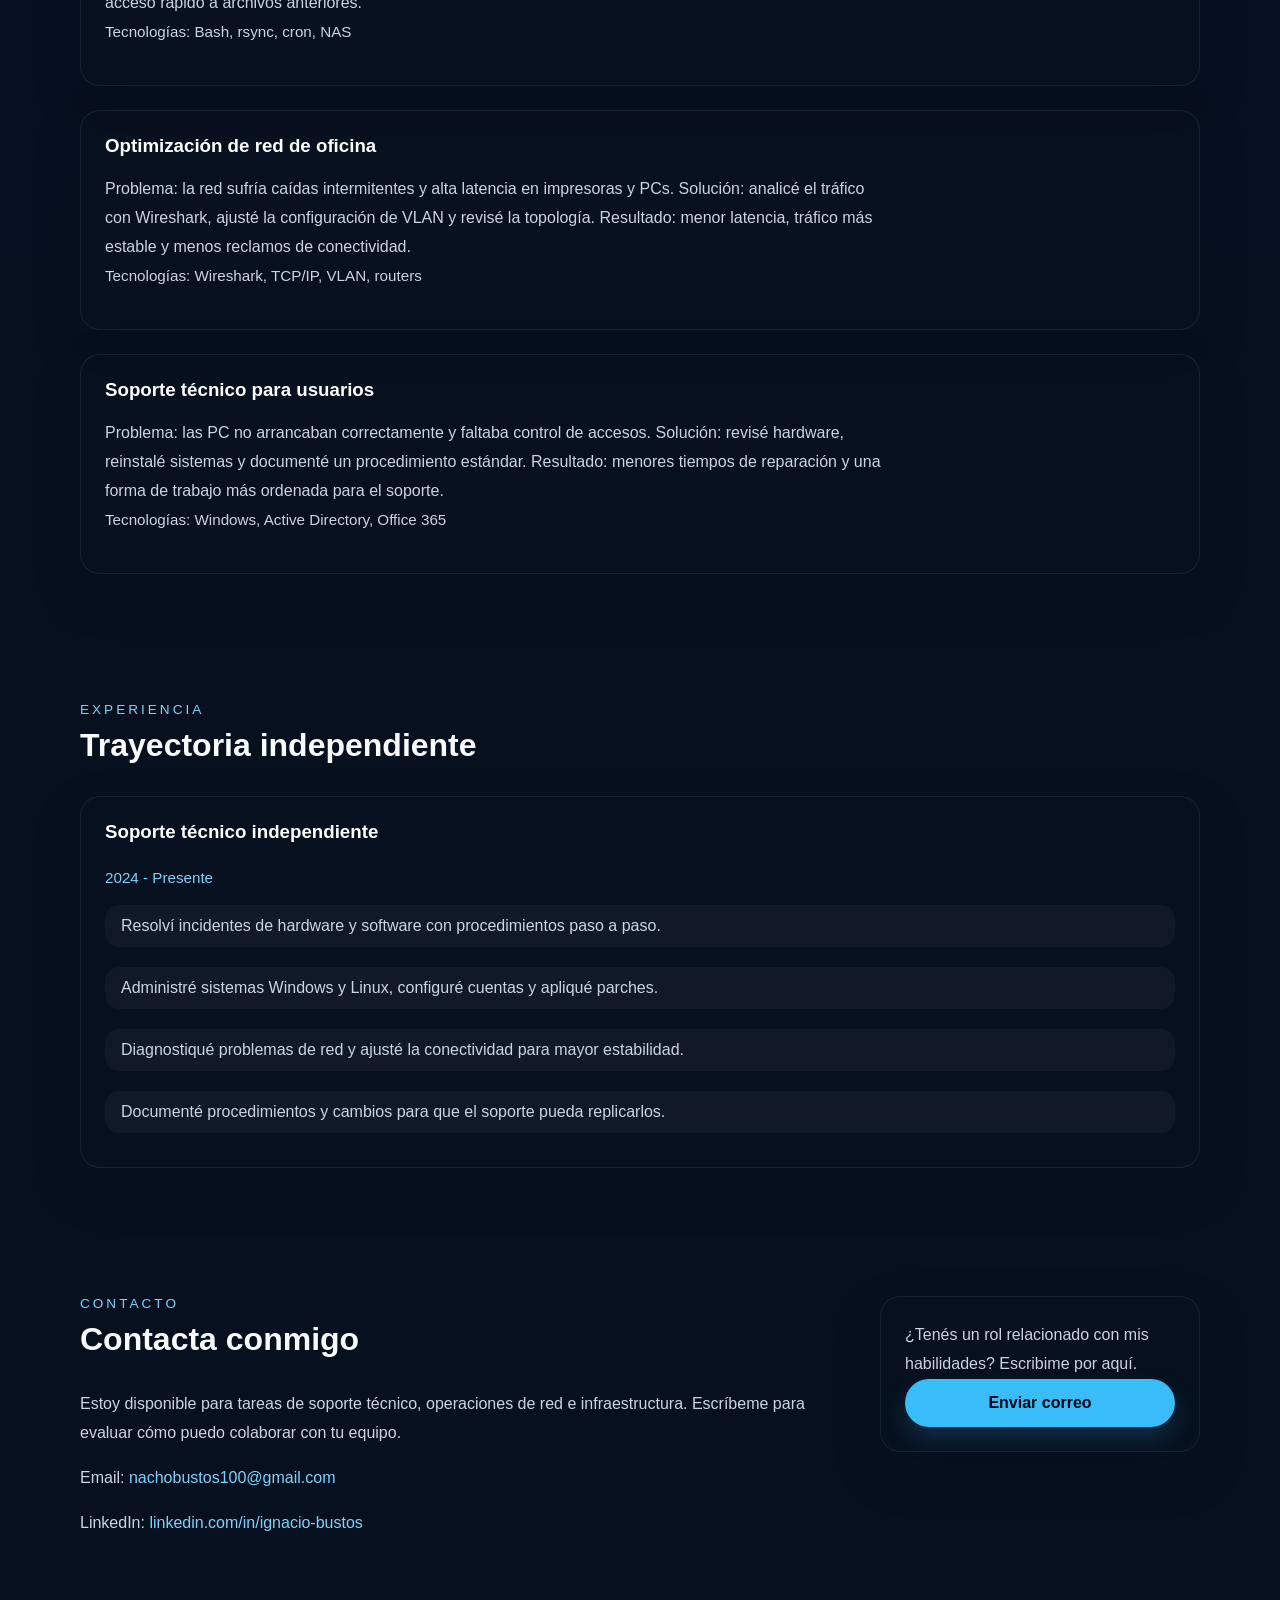
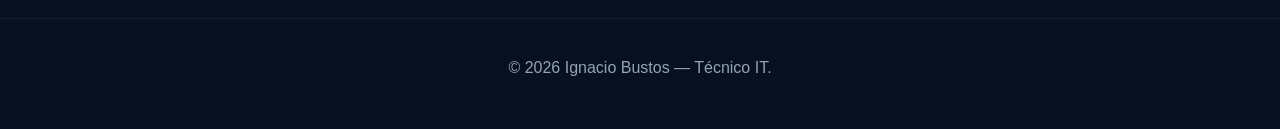
==== commit 1aab6f55: "fix footer texto" ====
--- a/index.html
+++ b/index.html
@@ -6,6 +6,22 @@
   <meta name="description" content="Portafolio profesional de Ignacio Bustos, técnico informático especializado en soporte, redes y administración de sistemas Linux/Windows.">
   <title>Ignacio Bustos | Técnico Informático</title>
   <link rel="stylesheet" href="style.css">
+  <style>
+    .hero-copy h1 { opacity: 1; }
+    .typing-cursor::after {
+      content: '';
+      display: inline-block;
+      width: 1px;
+      height: 1em;
+      margin-left: 4px;
+      background: currentColor;
+      animation: blinkCursor 1s step-end infinite;
+    }
+    @keyframes blinkCursor {
+      from, to { opacity: 0; }
+      50% { opacity: 1; }
+    }
+  </style>
 </head>
 <body>
   <header class="site-header">
@@ -28,9 +44,9 @@
     <section class="hero" id="home">
       <div class="container hero-grid">
         <div class="hero-copy reveal">
-          <p class="eyebrow">Técnico de soporte y redes</p>
-          <h1>Soporte TI confiable para entornos Linux y Windows</h1>
-          <p class="hero-text">Mantengo infraestructura estable y resuelvo incidentes con rapidez. Mi enfoque combina operaciones de sistemas, redes y atención técnica clara para equipos confiables.</p>
+          <p class="eyebrow">Soporte TI y redes</p>
+          <h1>Soporte IT y hardware en entornos Linux y Windows.</h1>
+          <p class="hero-text">Mantengo infraestructuras operativas, diagnostico fallos y ejecuto acciones correctivas en Linux y Windows. Trabajo con procesos técnicos claros para reducir interrupciones y mejorar disponibilidad.</p>
           <div class="hero-actions">
             <a href="#contact" class="button button-primary">Contactar</a>
             <a href="#projects" class="button button-secondary">Ver proyectos</a>
@@ -39,7 +55,7 @@
         <aside class="hero-card reveal">
           <div class="profile-card">
             <p class="profile-role">Perfil profesional</p>
-            <p>Junior IT Support con experiencia práctica en administración de sistemas y diagnóstico de redes en entornos mixtos.</p>
+            <p>Junior IT Support con experiencia en administración de Linux y Windows y diagnóstico de redes. Soy práctico, responsable y me enfoco en soluciones concretas.</p>
             <ul class="profile-list">
               <li>Soporte Windows / Linux</li>
               <li>Diagnóstico TCP/IP y conectividad</li>
@@ -56,17 +72,8 @@
           <span class="section-label">Acerca</span>
           <h2>Sobre mí</h2>
         </div>
-        <p>Soy técnico informático enfocado en soporte, redes y administración de sistemas. Resuelvo incidentes rápidamente, mantengo infraestructuras operativas y acerco la tecnología a los usuarios con procesos claros.</p>
-        <p>Me especializo en documentación, mejores prácticas y mejoras continuas para que los equipos de trabajo puedan avanzar sin interrupciones.</p>
-      </div>
-    </section>
-
-    <section id="skills" class="section reveal">
-      <div class="container">
-        <div class="section-header">
-          <span class="section-label">Habilidades</span>
-          <h2>Competencias técnicas</h2>
-        </div>
+        <p>Tengo experiencia en resolver incidentes de hardware y software, configurar usuarios y gestionar permisos en Windows y Linux. En proyectos pequeños, armé respaldos automáticos y documenté los pasos para no perder tiempo en futuras intervenciones.</p>
+        <p>Prefiero trabajar con procedimientos concretos y documentación clara para mantener el servicio estable y facilitar el soporte técnico.</p>
         <div class="skills-grid">
           <article class="skill-card">
             <h3>Sistemas</h3>
@@ -117,17 +124,17 @@
         <div class="project-grid">
           <article class="project-card">
             <h3>Respaldo automatizado en Linux</h3>
-            <p>Implementé un sistema de copias automáticas con Bash, rsync y cron. La solución mantiene versiones accesibles y reduce el riesgo de pérdida de datos.</p>
+            <p>Problema: las copias manuales eran irregulares y los datos no tenían versiones. Solución: escribí scripts Bash con rsync y cron para respaldar carpetas clave a un NAS. Resultado: respaldos diarios consistentes y acceso rápido a archivos anteriores.</p>
             <p class="project-tech">Tecnologías: Bash, rsync, cron, NAS</p>
           </article>
           <article class="project-card">
             <h3>Optimización de red de oficina</h3>
-            <p>Diagnostiqué y corregí problemas de latencia en la red local, mejorando la estabilidad y el rendimiento de las conexiones críticas.</p>
+            <p>Problema: la red sufría caídas intermitentes y alta latencia en impresoras y PCs. Solución: analicé el tráfico con Wireshark, ajusté la configuración de VLAN y revisé la topología. Resultado: menor latencia, tráfico más estable y menos reclamos de conectividad.</p>
             <p class="project-tech">Tecnologías: Wireshark, TCP/IP, VLAN, routers</p>
           </article>
           <article class="project-card">
             <h3>Soporte técnico para usuarios</h3>
-            <p>Atendí incidencias de hardware y software, gestioné configuraciones estándar y documenté procedimientos para facilitar futuras intervenciones.</p>
+            <p>Problema: las PC no arrancaban correctamente y faltaba control de accesos. Solución: revisé hardware, reinstalé sistemas y documenté un procedimiento estándar. Resultado: menores tiempos de reparación y una forma de trabajo más ordenada para el soporte.</p>
             <p class="project-tech">Tecnologías: Windows, Active Directory, Office 365</p>
           </article>
         </div>
@@ -141,13 +148,13 @@
           <h2>Trayectoria independiente</h2>
         </div>
         <article class="experience-card">
-          <h3>Soporte IT independiente</h3>
+          <h3>Soporte técnico independiente</h3>
           <span class="experience-meta">2024 - Presente</span>
           <ul>
-            <li>Resolución de incidencias de hardware y software para clientes locales.</li>
-            <li>Administración de sistemas Windows y Linux, configuraciones y parches.</li>
-            <li>Gestión de redes y conectividad con diagnósticos claros.</li>
-            <li>Documentación de tareas y mejoras para continuidad operativa.</li>
+            <li>Resolví incidentes de hardware y software con procedimientos paso a paso.</li>
+            <li>Administré sistemas Windows y Linux, configuré cuentas y apliqué parches.</li>
+            <li>Diagnostiqué problemas de red y ajusté la conectividad para mayor estabilidad.</li>
+            <li>Documenté procedimientos y cambios para que el soporte pueda replicarlos.</li>
           </ul>
         </article>
       </div>
@@ -160,12 +167,12 @@
             <span class="section-label">Contacto</span>
             <h2>Contacta conmigo</h2>
           </div>
-          <p>Busco roles de soporte técnico, redes y administración de sistemas. Escríbeme para coordinar una entrevista o proponer un proyecto.</p>
+          <p>Estoy disponible para tareas de soporte técnico, operaciones de red e infraestructura. Escríbeme para evaluar cómo puedo colaborar con tu equipo.</p>
           <p>Email: <a href="mailto:nachobustos100@gmail.com">nachobustos100@gmail.com</a></p>
-          <p>LinkedIn: <a href="https://www.linkedin.com/in/ignacio-bustos" target="_blank" rel="noopener">linkedin.com/in/ignacio-bustos</a></p>
+          <p>LinkedIn: <a href="https://www.linkedin.com/in/ignacio-bustos-80697b356/" target="_blank" rel="noopener">linkedin.com/in/ignacio-bustos</a></p>
         </div>
         <aside class="contact-card">
-          <p class="contact-note">Estoy disponible para apoyar a equipos TI con soporte confiable, monitoreo y ajustes de infraestructura.</p>
+          <p class="contact-note">¿Tenés un rol relacionado con mis habilidades? Escribime por aquí.</p>
           <a href="mailto:nachobustos100@gmail.com" class="button button-primary">Enviar correo</a>
         </aside>
       </div>
@@ -174,7 +181,7 @@
 
   <footer class="site-footer">
     <div class="container footer-inner">
-      <p>&copy; 2026 Ignacio Bustos — Técnico de soporte y redes.</p>
+      <p>&copy; 2026 Ignacio Bustos — Técnico IT.</p>
     </div>
   </footer>
 
@@ -189,6 +196,20 @@
     }, { threshold: 0.15 });
 
     document.querySelectorAll('.reveal').forEach(element => observer.observe(element));
+
+    const heroTitle = document.querySelector('.hero-copy h1');
+    const titleText = heroTitle.textContent;
+    heroTitle.textContent = '';
+    heroTitle.classList.add('typing-cursor');
+    const typingDelay = Math.min(30, 1500 / titleText.length);
+    titleText.split('').forEach((char, index) => {
+      setTimeout(() => {
+        heroTitle.textContent += char;
+        if (index === titleText.length - 1) {
+          heroTitle.classList.remove('typing-cursor');
+        }
+      }, typingDelay * index);
+    });
   </script>
 </body>
 </html>
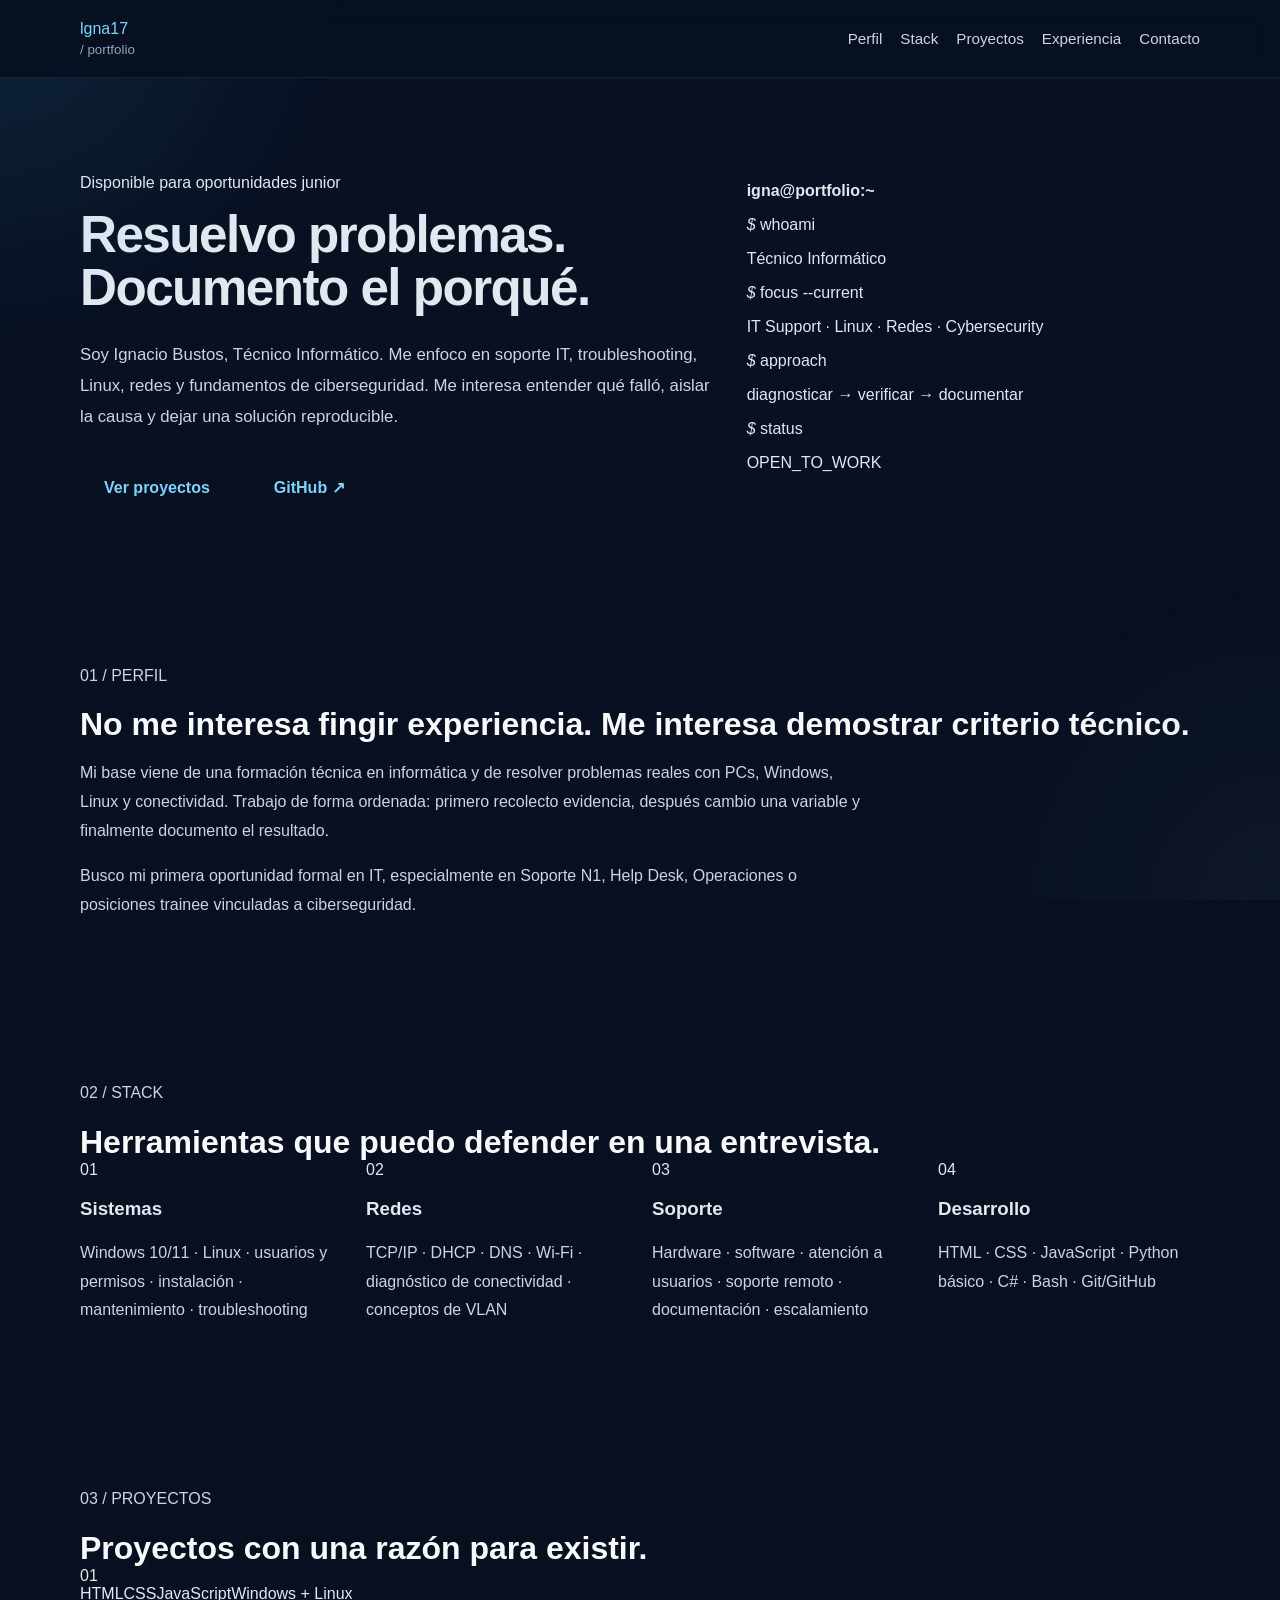
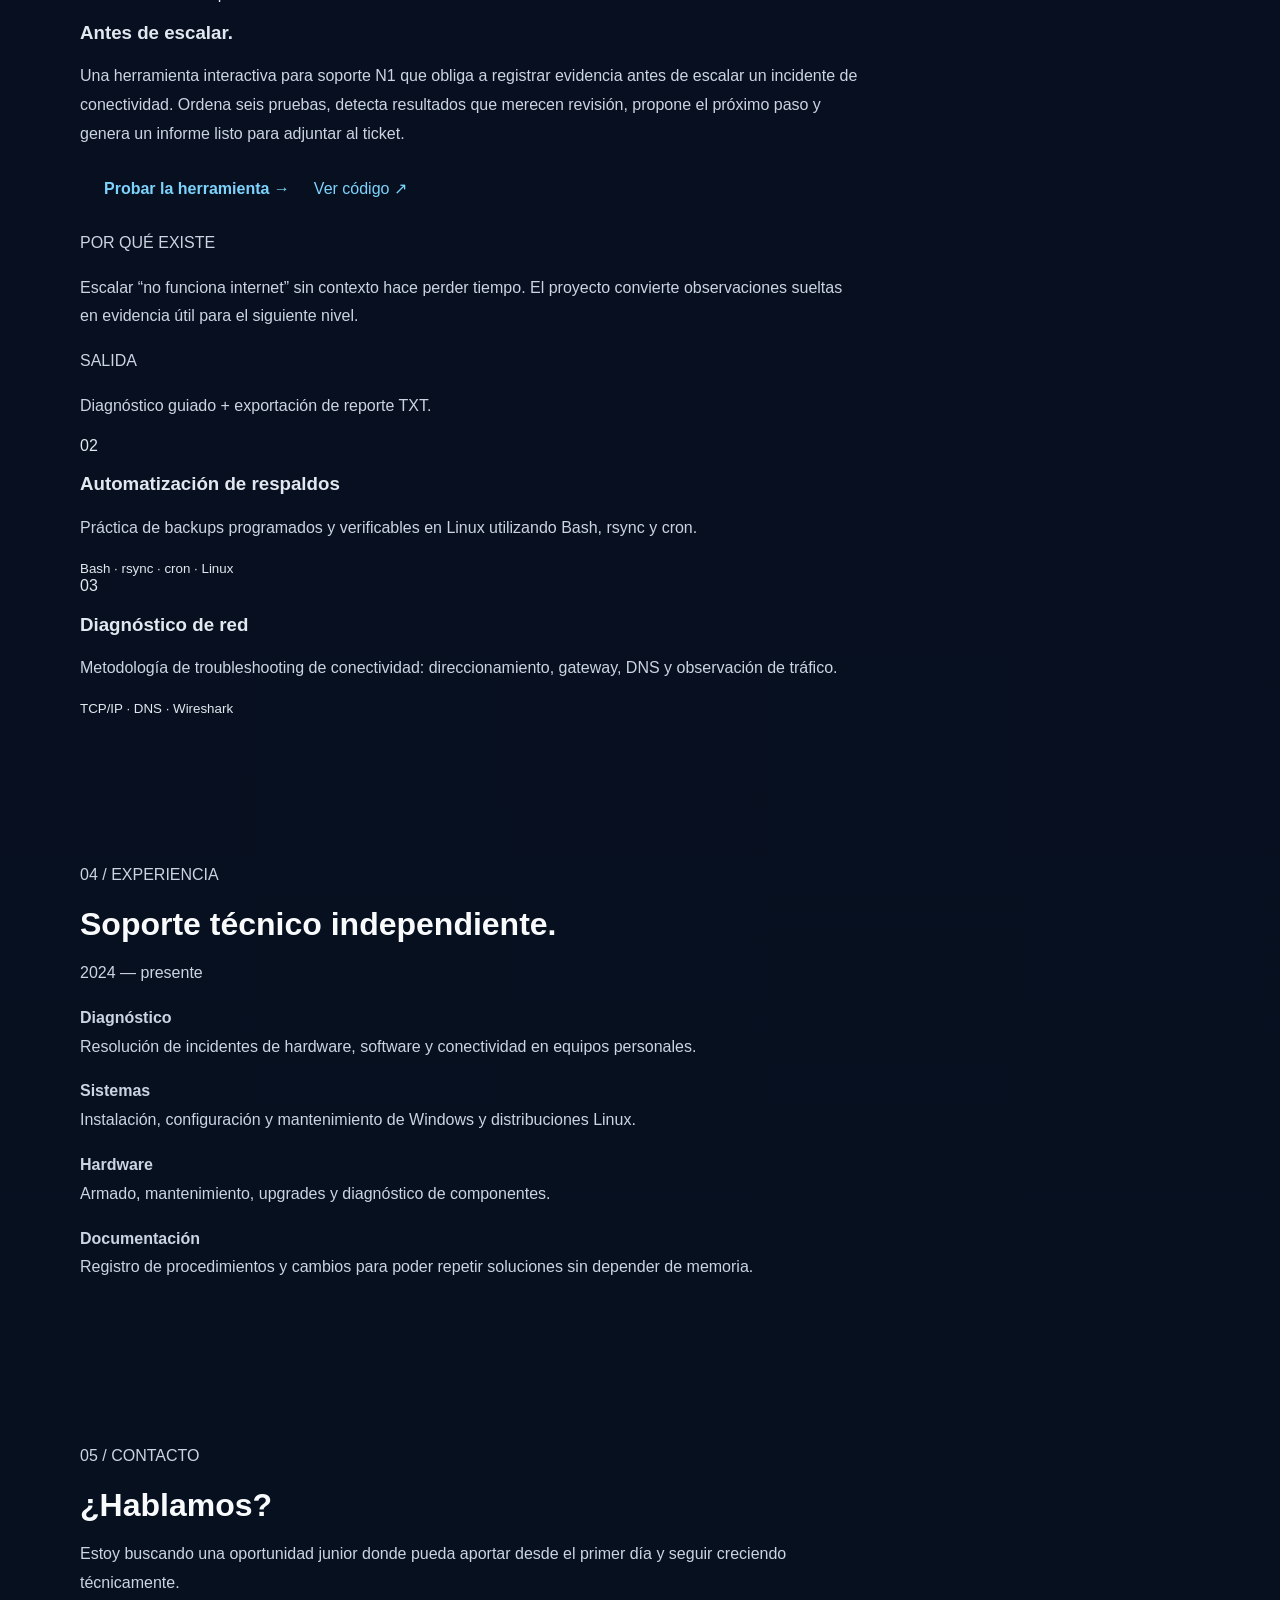
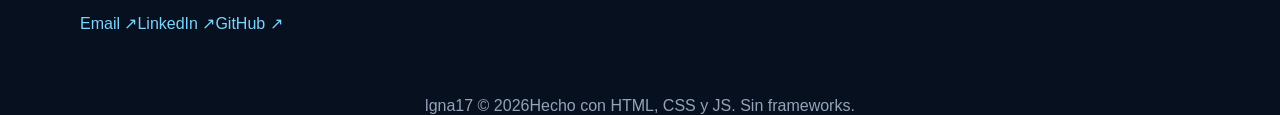
==== commit 68cdaf83: "Rediseña portfolio y destaca Antes de escalar" ====
--- a/index.html
+++ b/index.html
@@ -3,39 +3,17 @@
 <head>
   <meta charset="UTF-8">
   <meta name="viewport" content="width=device-width, initial-scale=1.0">
-  <meta name="description" content="Portafolio profesional de Ignacio Bustos, técnico informático especializado en soporte, redes y administración de sistemas Linux/Windows.">
-  <title>Ignacio Bustos | Técnico Informático</title>
+  <meta name="description" content="Portfolio de lgna17 — Ignacio Bustos, Técnico Informático orientado a Soporte IT, Linux, redes y ciberseguridad.">
+  <meta name="theme-color" content="#0b0b0b">
+  <title>lgna17 — Soporte IT · Linux · Redes</title>
   <link rel="stylesheet" href="style.css">
-  <style>
-    .hero-copy h1 { opacity: 1; }
-    .typing-cursor::after {
-      content: '';
-      display: inline-block;
-      width: 1px;
-      height: 1em;
-      margin-left: 4px;
-      background: currentColor;
-      animation: blinkCursor 1s step-end infinite;
-    }
-    @keyframes blinkCursor {
-      from, to { opacity: 0; }
-      50% { opacity: 1; }
-    }
-  </style>
 </head>
 <body>
   <header class="site-header">
     <div class="container header-inner">
-      <div class="brand">
-        <span class="brand-label">Ignacio Bustos</span>
-        <small>Técnico Informático</small>
-      </div>
+      <a class="brand" href="#home" aria-label="Inicio"><span>lgna17</span><small>/ portfolio</small></a>
       <nav class="top-nav" aria-label="Navegación principal">
-        <a href="#home">Inicio</a>
-        <a href="#about">Sobre mí</a>
-        <a href="#skills">Habilidades</a>
-        <a href="#projects">Proyectos</a>
-        <a href="#contact">Contacto</a>
+        <a href="#about">Perfil</a><a href="#skills">Stack</a><a href="#projects">Proyectos</a><a href="#experience">Experiencia</a><a href="#contact">Contacto</a>
       </nav>
     </div>
   </header>
@@ -43,173 +21,73 @@
   <main>
     <section class="hero" id="home">
       <div class="container hero-grid">
-        <div class="hero-copy reveal">
-          <p class="eyebrow">Soporte TI y redes</p>
-          <h1>Soporte IT y hardware en entornos Linux y Windows.</h1>
-          <p class="hero-text">Mantengo infraestructuras operativas, diagnostico fallos y ejecuto acciones correctivas en Linux y Windows. Trabajo con procesos técnicos claros para reducir interrupciones y mejorar disponibilidad.</p>
+        <div class="hero-copy">
+          <p class="kicker"><span class="status-dot"></span> Disponible para oportunidades junior</p>
+          <h1>Resuelvo problemas.<br><span>Documento el porqué.</span></h1>
+          <p class="hero-text">Soy Ignacio Bustos, Técnico Informático. Me enfoco en soporte IT, troubleshooting, Linux, redes y fundamentos de ciberseguridad. Me interesa entender qué falló, aislar la causa y dejar una solución reproducible.</p>
           <div class="hero-actions">
-            <a href="#contact" class="button button-primary">Contactar</a>
-            <a href="#projects" class="button button-secondary">Ver proyectos</a>
+            <a class="button button-yellow" href="#projects">Ver proyectos</a>
+            <a class="button button-ghost" href="https://github.com/lgna17" target="_blank" rel="noopener">GitHub ↗</a>
           </div>
         </div>
-        <aside class="hero-card reveal">
-          <div class="profile-card">
-            <p class="profile-role">Perfil profesional</p>
-            <p>Junior IT Support con experiencia en administración de Linux y Windows y diagnóstico de redes. Soy práctico, responsable y me enfoco en soluciones concretas.</p>
-            <ul class="profile-list">
-              <li>Soporte Windows / Linux</li>
-              <li>Diagnóstico TCP/IP y conectividad</li>
-              <li>Automatización de tareas y backups</li>
-            </ul>
+        <aside class="terminal-card" aria-label="Resumen técnico">
+          <div class="terminal-top"><span></span><span></span><span></span><b>igna@portfolio:~</b></div>
+          <div class="terminal-body">
+            <p><em>$</em> whoami</p><p class="output">Técnico Informático</p>
+            <p><em>$</em> focus --current</p><p class="output">IT Support · Linux · Redes · Cybersecurity</p>
+            <p><em>$</em> approach</p><p class="output">diagnosticar → verificar → documentar</p>
+            <p><em>$</em> status</p><p class="output yellow">OPEN_TO_WORK</p>
           </div>
         </aside>
       </div>
     </section>
 
-    <section id="about" class="section reveal">
+    <section class="section" id="about">
+      <div class="container two-col">
+        <div><p class="section-index">01 / PERFIL</p><h2>No me interesa fingir experiencia. Me interesa demostrar criterio técnico.</h2></div>
+        <div class="body-copy"><p>Mi base viene de una formación técnica en informática y de resolver problemas reales con PCs, Windows, Linux y conectividad. Trabajo de forma ordenada: primero recolecto evidencia, después cambio una variable y finalmente documento el resultado.</p><p>Busco mi primera oportunidad formal en IT, especialmente en Soporte N1, Help Desk, Operaciones o posiciones trainee vinculadas a ciberseguridad.</p></div>
+      </div>
+    </section>
+
+    <section class="section" id="skills">
       <div class="container">
-        <div class="section-header">
-          <span class="section-label">Acerca</span>
-          <h2>Sobre mí</h2>
-        </div>
-        <p>Tengo experiencia en resolver incidentes de hardware y software, configurar usuarios y gestionar permisos en Windows y Linux. En proyectos pequeños, armé respaldos automáticos y documenté los pasos para no perder tiempo en futuras intervenciones.</p>
-        <p>Prefiero trabajar con procedimientos concretos y documentación clara para mantener el servicio estable y facilitar el soporte técnico.</p>
+        <p class="section-index">02 / STACK</p><h2>Herramientas que puedo defender en una entrevista.</h2>
         <div class="skills-grid">
-          <article class="skill-card">
-            <h3>Sistemas</h3>
-            <ul>
-              <li>Linux (Ubuntu, Debian)</li>
-              <li>Windows 10 / 11</li>
-              <li>Administración de usuarios</li>
-              <li>Mantenimiento y parches</li>
-            </ul>
-          </article>
-          <article class="skill-card">
-            <h3>Redes</h3>
-            <ul>
-              <li>TCP/IP, DHCP, DNS</li>
-              <li>Diagnóstico de conectividad</li>
-              <li>VLAN y segmentación</li>
-              <li>Monitoreo de tráfico</li>
-            </ul>
-          </article>
-          <article class="skill-card">
-            <h3>Soporte</h3>
-            <ul>
-              <li>Atención a usuarios</li>
-              <li>Incidentes de hardware / software</li>
-              <li>Soporte remoto y presencial</li>
-              <li>Recuperación de datos</li>
-            </ul>
-          </article>
-          <article class="skill-card">
-            <h3>Herramientas</h3>
-            <ul>
-              <li>Wireshark, PuTTY, VirtualBox</li>
-              <li>Office 365</li>
-              <li>Ticketing y monitoreo</li>
-              <li>Bash, rsync y cron</li>
-            </ul>
-          </article>
+          <article><span>01</span><h3>Sistemas</h3><p>Windows 10/11 · Linux · usuarios y permisos · instalación · mantenimiento · troubleshooting</p></article>
+          <article><span>02</span><h3>Redes</h3><p>TCP/IP · DHCP · DNS · Wi-Fi · diagnóstico de conectividad · conceptos de VLAN</p></article>
+          <article><span>03</span><h3>Soporte</h3><p>Hardware · software · atención a usuarios · soporte remoto · documentación · escalamiento</p></article>
+          <article><span>04</span><h3>Desarrollo</h3><p>HTML · CSS · JavaScript · Python básico · C# · Bash · Git/GitHub</p></article>
         </div>
       </div>
     </section>
 
-    <section id="projects" class="section reveal">
+    <section class="section projects" id="projects">
       <div class="container">
-        <div class="section-header">
-          <span class="section-label">Proyectos</span>
-          <h2>Trabajo relevante</h2>
-        </div>
-        <div class="project-grid">
-          <article class="project-card">
-            <h3>Respaldo automatizado en Linux</h3>
-            <p>Problema: las copias manuales eran irregulares y los datos no tenían versiones. Solución: escribí scripts Bash con rsync y cron para respaldar carpetas clave a un NAS. Resultado: respaldos diarios consistentes y acceso rápido a archivos anteriores.</p>
-            <p class="project-tech">Tecnologías: Bash, rsync, cron, NAS</p>
-          </article>
-          <article class="project-card">
-            <h3>Optimización de red de oficina</h3>
-            <p>Problema: la red sufría caídas intermitentes y alta latencia en impresoras y PCs. Solución: analicé el tráfico con Wireshark, ajusté la configuración de VLAN y revisé la topología. Resultado: menor latencia, tráfico más estable y menos reclamos de conectividad.</p>
-            <p class="project-tech">Tecnologías: Wireshark, TCP/IP, VLAN, routers</p>
-          </article>
-          <article class="project-card">
-            <h3>Soporte técnico para usuarios</h3>
-            <p>Problema: las PC no arrancaban correctamente y faltaba control de accesos. Solución: revisé hardware, reinstalé sistemas y documenté un procedimiento estándar. Resultado: menores tiempos de reparación y una forma de trabajo más ordenada para el soporte.</p>
-            <p class="project-tech">Tecnologías: Windows, Active Directory, Office 365</p>
-          </article>
+        <p class="section-index">03 / PROYECTOS</p><h2>Proyectos con una razón para existir.</h2>
+        <article class="featured-project">
+          <div class="project-number">01</div>
+          <div class="project-main"><div class="project-tags"><span>HTML</span><span>CSS</span><span>JavaScript</span><span>Windows + Linux</span></div><h3>Antes de escalar.</h3><p>Una herramienta interactiva para soporte N1 que obliga a registrar evidencia antes de escalar un incidente de conectividad. Ordena seis pruebas, detecta resultados que merecen revisión, propone el próximo paso y genera un informe listo para adjuntar al ticket.</p><div class="project-actions"><a class="button button-yellow" href="antes_de_escalar.html">Probar la herramienta →</a><a class="text-link" href="https://github.com/lgna17/Portfolio" target="_blank" rel="noopener">Ver código ↗</a></div></div>
+          <div class="project-side"><p class="mini-label">POR QUÉ EXISTE</p><p>Escalar “no funciona internet” sin contexto hace perder tiempo. El proyecto convierte observaciones sueltas en evidencia útil para el siguiente nivel.</p><p class="mini-label">SALIDA</p><p>Diagnóstico guiado + exportación de reporte TXT.</p></div>
+        </article>
+        <div class="secondary-projects">
+          <article><span class="project-number">02</span><h3>Automatización de respaldos</h3><p>Práctica de backups programados y verificables en Linux utilizando Bash, rsync y cron.</p><small>Bash · rsync · cron · Linux</small></article>
+          <article><span class="project-number">03</span><h3>Diagnóstico de red</h3><p>Metodología de troubleshooting de conectividad: direccionamiento, gateway, DNS y observación de tráfico.</p><small>TCP/IP · DNS · Wireshark</small></article>
         </div>
       </div>
     </section>
 
-    <section id="experience" class="section reveal">
-      <div class="container">
-        <div class="section-header">
-          <span class="section-label">Experiencia</span>
-          <h2>Trayectoria independiente</h2>
-        </div>
-        <article class="experience-card">
-          <h3>Soporte técnico independiente</h3>
-          <span class="experience-meta">2024 - Presente</span>
-          <ul>
-            <li>Resolví incidentes de hardware y software con procedimientos paso a paso.</li>
-            <li>Administré sistemas Windows y Linux, configuré cuentas y apliqué parches.</li>
-            <li>Diagnostiqué problemas de red y ajusté la conectividad para mayor estabilidad.</li>
-            <li>Documenté procedimientos y cambios para que el soporte pueda replicarlos.</li>
-          </ul>
-        </article>
+    <section class="section" id="experience">
+      <div class="container two-col">
+        <div><p class="section-index">04 / EXPERIENCIA</p><h2>Soporte técnico independiente.</h2><p class="experience-date">2024 — presente</p></div>
+        <div class="timeline"><p><b>Diagnóstico</b><br>Resolución de incidentes de hardware, software y conectividad en equipos personales.</p><p><b>Sistemas</b><br>Instalación, configuración y mantenimiento de Windows y distribuciones Linux.</p><p><b>Hardware</b><br>Armado, mantenimiento, upgrades y diagnóstico de componentes.</p><p><b>Documentación</b><br>Registro de procedimientos y cambios para poder repetir soluciones sin depender de memoria.</p></div>
       </div>
     </section>
 
-    <section id="contact" class="section reveal">
-      <div class="container contact-grid">
-        <div>
-          <div class="section-header">
-            <span class="section-label">Contacto</span>
-            <h2>Contacta conmigo</h2>
-          </div>
-          <p>Estoy disponible para tareas de soporte técnico, operaciones de red e infraestructura. Escríbeme para evaluar cómo puedo colaborar con tu equipo.</p>
-          <p>Email: <a href="mailto:nachobustos100@gmail.com">nachobustos100@gmail.com</a></p>
-          <p>LinkedIn: <a href="https://www.linkedin.com/in/ignacio-bustos-80697b356/" target="_blank" rel="noopener">linkedin.com/in/ignacio-bustos</a></p>
-        </div>
-        <aside class="contact-card">
-          <p class="contact-note">¿Tenés un rol relacionado con mis habilidades? Escribime por aquí.</p>
-          <a href="mailto:nachobustos100@gmail.com" class="button button-primary">Enviar correo</a>
-        </aside>
-      </div>
+    <section class="section contact" id="contact">
+      <div class="container contact-inner"><div><p class="section-index">05 / CONTACTO</p><h2>¿Hablamos?</h2><p>Estoy buscando una oportunidad junior donde pueda aportar desde el primer día y seguir creciendo técnicamente.</p></div><div class="contact-links"><a href="mailto:nachobustos100@gmail.com">Email ↗</a><a href="https://www.linkedin.com/in/ignacio-bustos-80697b356/" target="_blank" rel="noopener">LinkedIn ↗</a><a href="https://github.com/lgna17" target="_blank" rel="noopener">GitHub ↗</a></div></div>
     </section>
   </main>
 
-  <footer class="site-footer">
-    <div class="container footer-inner">
-      <p>&copy; 2026 Ignacio Bustos — Técnico IT.</p>
-    </div>
-  </footer>
-
-  <script>
-    const observer = new IntersectionObserver((entries) => {
-      entries.forEach(entry => {
-        if (entry.isIntersecting) {
-          entry.target.classList.add('is-visible');
-          observer.unobserve(entry.target);
-        }
-      });
-    }, { threshold: 0.15 });
-
-    document.querySelectorAll('.reveal').forEach(element => observer.observe(element));
-
-    const heroTitle = document.querySelector('.hero-copy h1');
-    const titleText = heroTitle.textContent;
-    heroTitle.textContent = '';
-    heroTitle.classList.add('typing-cursor');
-    const typingDelay = Math.min(30, 1500 / titleText.length);
-    titleText.split('').forEach((char, index) => {
-      setTimeout(() => {
-        heroTitle.textContent += char;
-        if (index === titleText.length - 1) {
-          heroTitle.classList.remove('typing-cursor');
-        }
-      }, typingDelay * index);
-    });
-  </script>
+  <footer><div class="container footer-inner"><span>lgna17 © 2026</span><span>Hecho con HTML, CSS y JS. Sin frameworks.</span></div></footer>
 </body>
-</html>
+</html>
